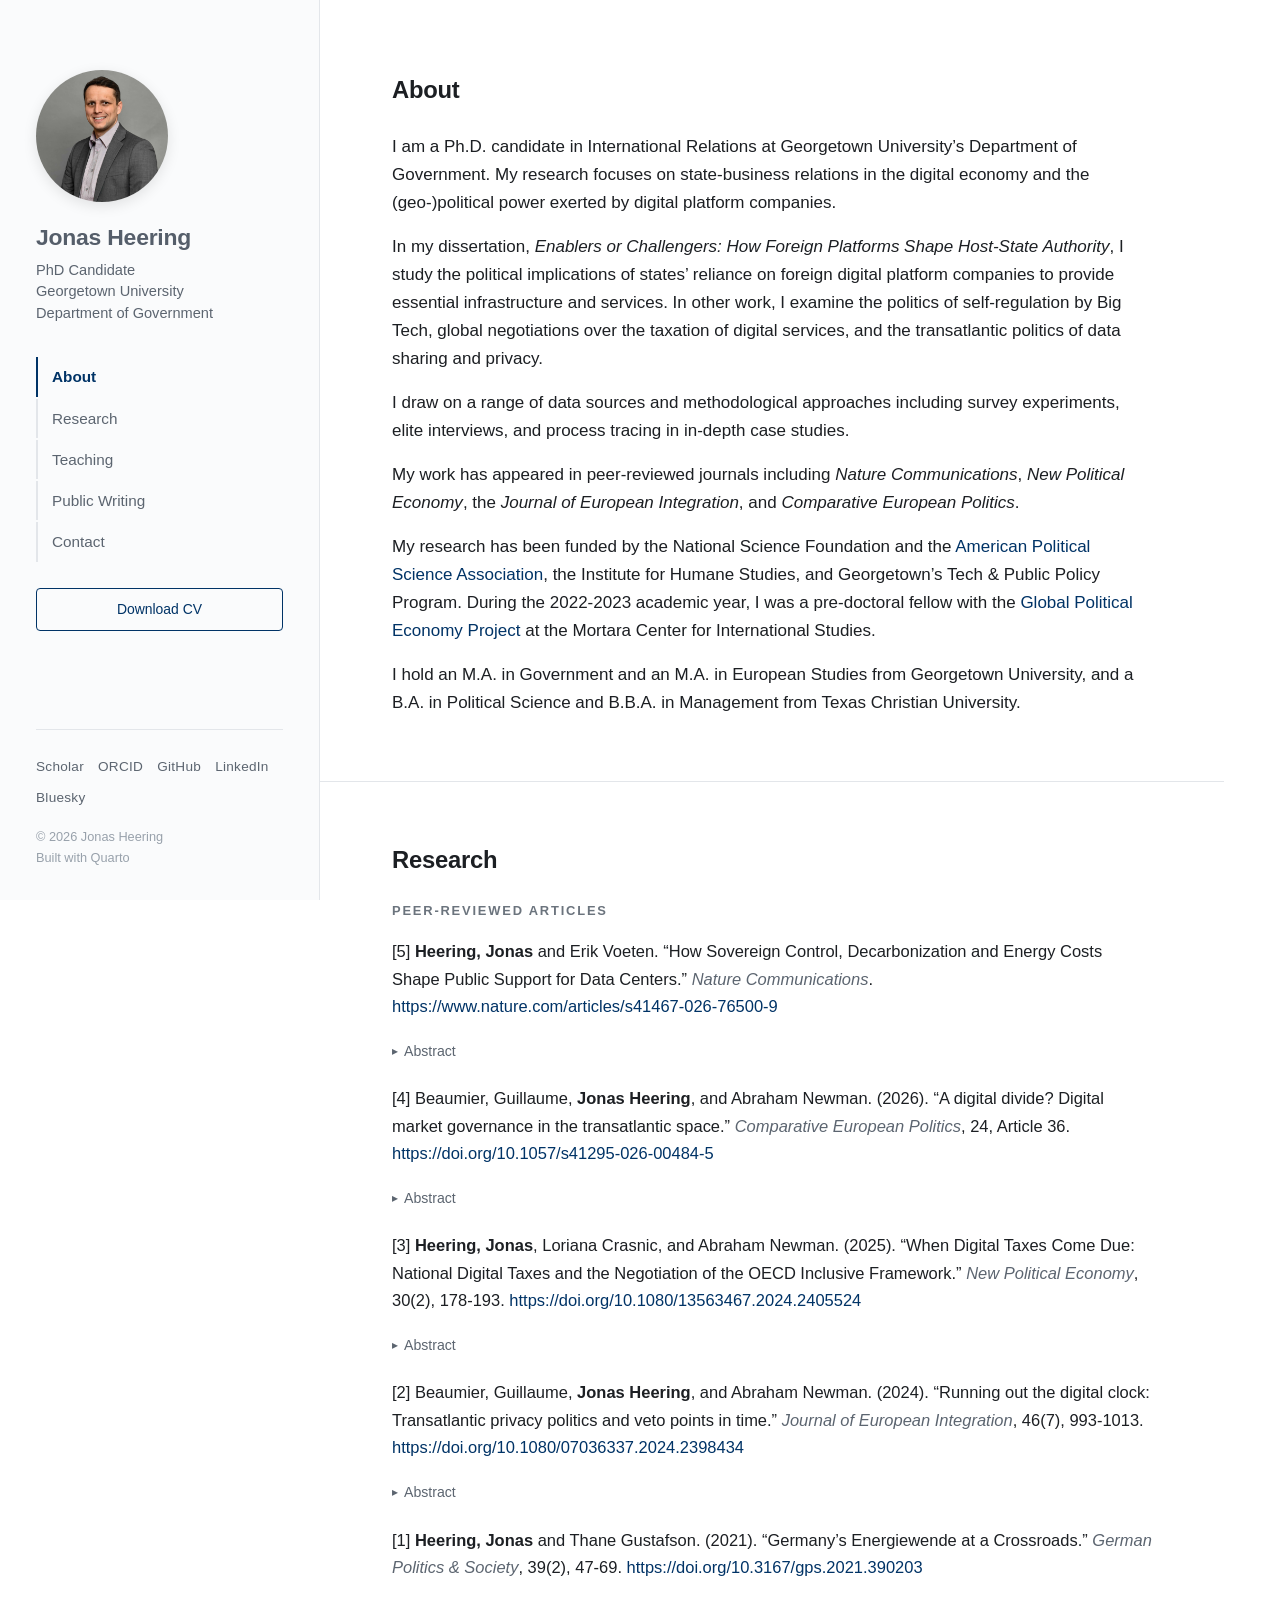
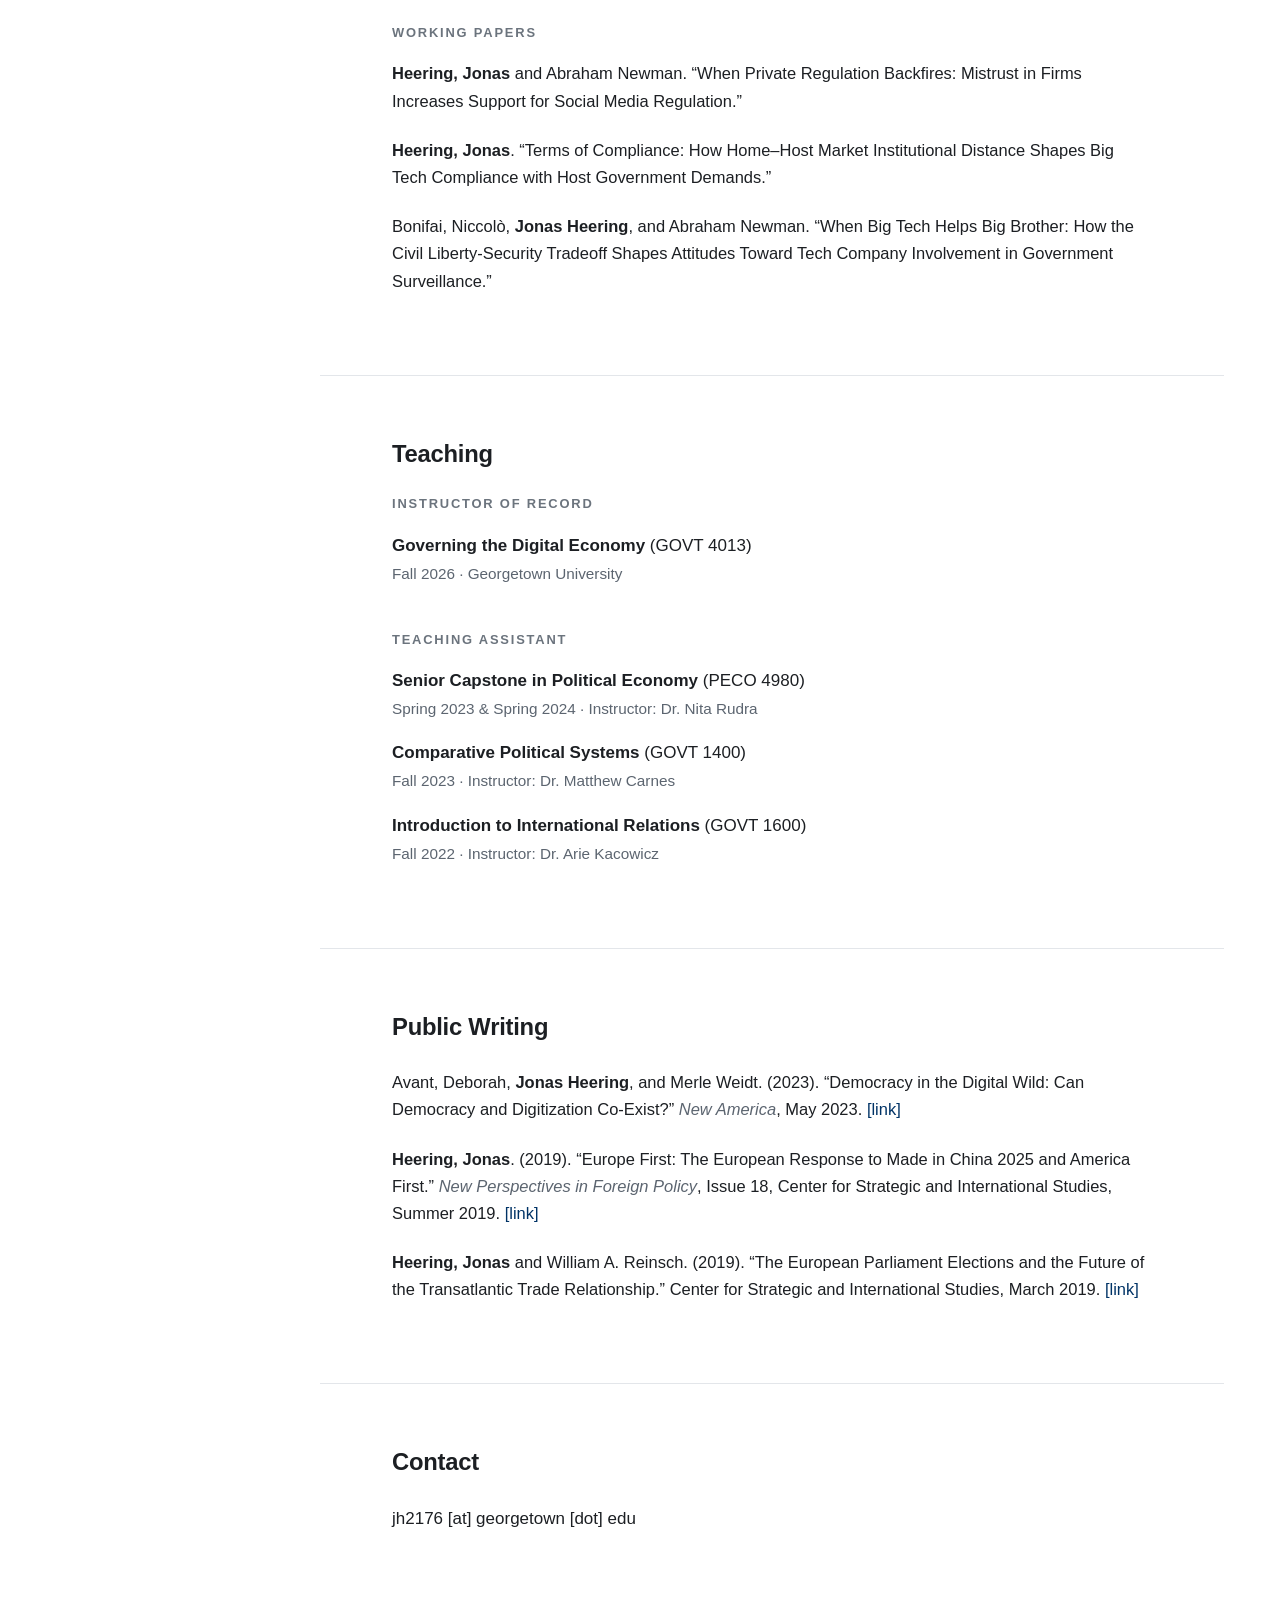
==== docs/index.html @ 0e684e66 "Update publications and normalize author name formatting Nature Communications article now published" ====
<!DOCTYPE html>
<html xmlns="http://www.w3.org/1999/xhtml" lang="en" xml:lang="en"><head>

<meta charset="utf-8">
<meta name="generator" content="quarto-1.8.27">

<meta name="viewport" content="width=device-width, initial-scale=1.0, user-scalable=yes">


<title>Jonas Heering</title>
<style>
code{white-space: pre-wrap;}
span.smallcaps{font-variant: small-caps;}
div.columns{display: flex; gap: min(4vw, 1.5em);}
div.column{flex: auto; overflow-x: auto;}
div.hanging-indent{margin-left: 1.5em; text-indent: -1.5em;}
ul.task-list{list-style: none;}
ul.task-list li input[type="checkbox"] {
  width: 0.8em;
  margin: 0 0.8em 0.2em -1em; /* quarto-specific, see https://github.com/quarto-dev/quarto-cli/issues/4556 */ 
  vertical-align: middle;
}
</style>


<script src="site_libs/quarto-nav/quarto-nav.js"></script>
<script src="site_libs/clipboard/clipboard.min.js"></script>
<script src="site_libs/quarto-search/autocomplete.umd.js"></script>
<script src="site_libs/quarto-search/fuse.min.js"></script>
<script src="site_libs/quarto-search/quarto-search.js"></script>
<meta name="quarto:offset" content="./">
<script src="site_libs/quarto-html/quarto.js" type="module"></script>
<script src="site_libs/quarto-html/tabsets/tabsets.js" type="module"></script>
<script src="site_libs/quarto-html/axe/axe-check.js" type="module"></script>
<script src="site_libs/quarto-html/popper.min.js"></script>
<script src="site_libs/quarto-html/tippy.umd.min.js"></script>
<link href="site_libs/quarto-html/tippy.css" rel="stylesheet">
<link href="site_libs/quarto-html/quarto-syntax-highlighting-ed96de9b727972fe78a7b5d16c58bf87.css" rel="stylesheet" id="quarto-text-highlighting-styles">
<script src="site_libs/bootstrap/bootstrap.min.js"></script>
<link href="site_libs/bootstrap/bootstrap-icons.css" rel="stylesheet">
<link href="site_libs/bootstrap/bootstrap-865332e12567f1ab40a7d650a62e7c9e.min.css" rel="stylesheet" append-hash="true" id="quarto-bootstrap" data-mode="light">
<script id="quarto-search-options" type="application/json">{
  "location": "sidebar",
  "copy-button": false,
  "collapse-after": 3,
  "panel-placement": "start",
  "type": "textbox",
  "limit": 50,
  "keyboard-shortcut": [
    "f",
    "/",
    "s"
  ],
  "show-item-context": false,
  "language": {
    "search-no-results-text": "No results",
    "search-matching-documents-text": "matching documents",
    "search-copy-link-title": "Copy link to search",
    "search-hide-matches-text": "Hide additional matches",
    "search-more-match-text": "more match in this document",
    "search-more-matches-text": "more matches in this document",
    "search-clear-button-title": "Clear",
    "search-text-placeholder": "",
    "search-detached-cancel-button-title": "Cancel",
    "search-submit-button-title": "Submit",
    "search-label": "Search"
  }
}</script>


<meta property="og:title" content="Jonas Heering">
<meta property="og:site_name" content="Jonas Heering">
<meta name="twitter:title" content="Jonas Heering">
<meta name="twitter:card" content="summary">
</head>

<body class="fullcontent quarto-light">

<div id="quarto-search-results"></div>
<!-- content -->
<div id="quarto-content" class="quarto-container page-layout-custom">
<!-- sidebar -->
<!-- margin-sidebar -->
<!-- main -->




<aside id="site-sidebar">
  <div class="sidebar-inner">

    <img class="avatar" src="files/profile/jonas-heering-photo.jpg" alt="Jonas Heering">

    <h1 class="side-name">Jonas Heering</h1>
    <p class="side-role">PhD Candidate<br>Georgetown University<br>Department of Government</p>

    <!-- .no-external keeps Quarto's external-link script from adding
         target="_blank" to these same-page anchors. It decides "external" by
         comparing the resolved URL against site-url, so without this the nav
         opens a new tab whenever the page is not served from that exact host
         (e.g. opening docs/index.html straight from Finder). -->
    <nav class="side-nav" aria-label="Sections">
      <a class="no-external" href="#about">About</a>
      <a class="no-external" href="#research">Research</a>
      <a class="no-external" href="#teaching">Teaching</a>
      <a class="no-external" href="#writing">Public Writing</a>
      <a class="no-external" href="#contact">Contact</a>
    </nav>

    <div class="side-cta">
      <a class="btn-cv" href="files/Jonas-Heering-CV.pdf" target="_blank" rel="noopener">Download CV</a>
    </div>

    <div class="side-social">
      <a href="https://scholar.google.com/citations?user=WTr67bQAAAAJ&amp;hl=en" target="_blank" rel="noopener">Scholar</a>
      <a href="https://orcid.org/0009-0008-8426-7867" target="_blank" rel="noopener">ORCID</a>
      <a href="https://github.com/jonasheering" target="_blank" rel="noopener">GitHub</a>
      <a href="https://www.linkedin.com/in/jonasheering/" target="_blank" rel="noopener">LinkedIn</a>
      <a href="https://bsky.app/profile/jonasheering.bsky.social" target="_blank" rel="noopener">Bluesky</a>
    </div>

    <p class="side-copyright">© 2026 Jonas Heering<br>Built with <a href="https://quarto.org/">Quarto</a></p>

  </div>
</aside>
<section id="about" class="level2">
<h2 data-anchor-id="about">About</h2>
<p>I am a Ph.D.&nbsp;candidate in International Relations at Georgetown University’s Department of Government. My research focuses on state-business relations in the digital economy and the (geo-)political power exerted by digital platform companies.</p>
<p>In my dissertation, <em>Enablers or Challengers: How Foreign Platforms Shape Host-State Authority</em>, I study the political implications of states’ reliance on foreign digital platform companies to provide essential infrastructure and services. In other work, I examine the politics of self-regulation by Big Tech, global negotiations over the taxation of digital services, and the transatlantic politics of data sharing and privacy.</p>
<p>I draw on a range of data sources and methodological approaches including survey experiments, elite interviews, and process tracing in in-depth case studies.</p>
<p>My work has appeared in peer-reviewed journals including <em>Nature Communications</em>, <em>New Political Economy</em>, the <em>Journal of European Integration</em>, and <em>Comparative European Politics</em>.</p>
<p>My research has been funded by the National Science Foundation and the <a href="https://apsanet.org/programs/doctoral-dissertation-research-improvement-grants/">American Political Science Association</a>, the Institute for Humane Studies, and Georgetown’s Tech &amp; Public Policy Program. During the 2022-2023 academic year, I was a pre-doctoral fellow with the <a href="https://mortara.georgetown.edu/research/global-political-economy-project-gpep/join-us/former-fellows/">Global Political Economy Project</a> at the Mortara Center for International Studies.</p>
<p>I hold an M.A.&nbsp;in Government and an M.A.&nbsp;in European Studies from Georgetown University, and a B.A. in Political Science and B.B.A. in Management from Texas Christian University.</p>
</section>
<section id="research" class="level2">
<h2 data-anchor-id="research">Research</h2>
<section id="peer-reviewed-articles" class="level3">
<h3 data-anchor-id="peer-reviewed-articles">Peer-Reviewed Articles</h3>
<div class="pub">
<p>[5] <strong>Heering, Jonas</strong> and Erik Voeten. “How Sovereign Control, Decarbonization and Energy Costs Shape Public Support for Data Centers.” <em>Nature Communications</em>. <a href="https://www.nature.com/articles/s41467-026-76500-9">https://www.nature.com/articles/s41467-026-76500-9</a></p>
<details>
<summary>
Abstract
</summary>
<p>The rapid expansion of data centers has created new political challenges. Governments want to build more data centers to reap the benefits from the artificial intelligence (AI) economy and achieve their digital sovereignty agendas. However, data centers require enormous amounts of electricity and water, threaten emission-reduction targets, and often raise local electricity prices. As a result, local communities increasingly mobilize against data center construction. We use a vignette and conjoint survey experiment in Germany to evaluate how publics think about the environmental, economic, and (geo)political tradeoffs that data centers entail. We find that directly priming people with digital sovereignty concerns only marginally increases support for building more data centers. Yet, support varies substantially based on characteristics that people do have strong views about: decarbonization, geopolitics, and local environmental and economic impact. Geopolitical concerns are particularly salient: people strongly favor data centers operated by German or European firms over US or Chinese operators. These nationality effects are large even when compared to the effects of electricity price increases and variation in energy sources. Our findings suggest that public opposition to data centers depends on pre-existing political cleavages and that sovereignty concerns loom large.</p>
</details>
</div>
<div class="pub">
<p>[4] Beaumier, Guillaume, <strong>Jonas Heering</strong>, and Abraham Newman. (2026). “A digital divide? Digital market governance in the transatlantic space.” <em>Comparative European Politics</em>, 24, Article 36. <a href="https://doi.org/10.1057/s41295-026-00484-5">https://doi.org/10.1057/s41295-026-00484-5</a></p>
<details>
<summary>
Abstract
</summary>
<p>The EU and the US have emerged as central actors in the governance of the digital economy. Existing scholarship tends to view their digital governance models as distinctive approaches, with the EU advancing a rights-based model and the US favoring a market-based approach. Yet, such arguments mask the underlying interdependencies that shape digital policymaking on both sides of the Atlantic. In this paper, we show how the digital market governance strategies of the EU and the US were shaped through the constant interactions of their respective attempts to unleash market competition and shield citizens from harm. By tracing the evolution of transatlantic digital governance since the 1990s, we highlight how both jurisdictions initially emphasized market making over market correction, hoping to unleash the promises of new technology. As the digital economy consolidated around a few large US-based technology companies, however, digital governance in the EU shifted toward a more protective approach. EU digital governance attempted to balance the EU’s dependence on foreign digital technology firms—and their influence on EU policymaking—with efforts to get these firms to follow EU market rules. European regulatory efforts reverberated across the Atlantic as US policymakers took up concerns related to market concentration. With the reelection of Donald Trump, digital policy is increasingly becoming intertwined with both trade and security policy on both sides of the Atlantic. The paper, then, underscores the interrelated nature of digital policy-making where markets and authority increasingly span borders.</p>
</details>
</div>
<div class="pub">
<p>[3] <strong>Heering, Jonas</strong>, Loriana Crasnic, and Abraham Newman. (2025). “When Digital Taxes Come Due: National Digital Taxes and the Negotiation of the OECD Inclusive Framework.” <em>New Political Economy</em>, 30(2), 178-193. <a href="https://doi.org/10.1080/13563467.2024.2405524">https://doi.org/10.1080/13563467.2024.2405524</a></p>
<details>
<summary>
Abstract
</summary>
<p>What explains major shifts in international tax cooperation? Existing literature emphasises either the centrality of the United States for successful reform or the power of multinational corporations to exert downward pressure on global tax rates. Nonetheless, in 2021 members of the OECD Inclusive Framework (IF) agreed to tax some of the largest multinational companies based on their market activities rather than physical presence – a fundamental change to the international taxation regime that the U.S. government and U.S. multinational corporations (MNCs) had long opposed. We argue that the spread of digital value chains has exposed the activities of MNCs to greater regulatory activity, allowing governments to use unilateral regulatory action as leverage in international negotiations. By shifting the reversion point – the status quo absent an international agreement – governments were collectively able to transform an agreement. We demonstrate our argument by examining how the implementation of national digital services taxes (DSTs) affected the OECD IF negotiations. Drawing on interviews with key stakeholders and primary sources, we show that the adoption of DSTs, including in France and India, and the threat of additional proliferation of DSTs, pushed the United States to drop its longstanding opposition to parts of the IF process.</p>
</details>
</div>
<div class="pub">
<p>[2] Beaumier, Guillaume, <strong>Jonas Heering</strong>, and Abraham Newman. (2024). “Running out the digital clock: Transatlantic privacy politics and veto points in time.” <em>Journal of European Integration</em>, 46(7), 993-1013. <a href="https://doi.org/10.1080/07036337.2024.2398434">https://doi.org/10.1080/07036337.2024.2398434</a></p>
<details>
<summary>
Abstract
</summary>
<p>Why does the European Commission continue to sign onto unstable international data flow agreements with the United States? After two agreements were struck down by the European Court of Justice, and clear signals that a new one could meet a similar fate, the European Commission agreed to the Data Privacy Framework. To make sense of this behavior, we connect traditional work on veto points with work on historical institutionalism to highlight an international negotiation strategy – running out the clock. While traditional veto points literature suggests multiple institutions with varying preferences will limit the set of potential policies or their adoption, we highlight how these dynamics change when considering veto points in time. We showcase our argument by building three historical narratives detailing the negotiation of the successive data flow agreements. Our findings have important implications for the future of the transatlantic privacy regime as well as negotiation dynamics.</p>
</details>
</div>
<div class="pub">
<p>[1] <strong>Heering, Jonas</strong> and Thane Gustafson. (2021). “Germany’s Energiewende at a Crossroads.” <em>German Politics &amp; Society</em>, 39(2), 47-69. <a href="https://doi.org/10.3167/gps.2021.390203">https://doi.org/10.3167/gps.2021.390203</a></p>
</div>
</section>
<section id="working-papers" class="level3">
<h3 data-anchor-id="working-papers">Working Papers</h3>
<div class="pub">
<p><strong>Heering, Jonas</strong> and Abraham Newman. “When Private Regulation Backfires: Mistrust in Firms Increases Support for Social Media Regulation.”</p>
</div>
<div class="pub">
<p><strong>Heering, Jonas</strong>. “Terms of Compliance: How Home–Host Market Institutional Distance Shapes Big Tech Compliance with Host Government Demands.”</p>
</div>
<div class="pub">
<p>Bonifai, Niccolò, <strong>Jonas Heering</strong>, and Abraham Newman. “When Big Tech Helps Big Brother: How the Civil Liberty-Security Tradeoff Shapes Attitudes Toward Tech Company Involvement in Government Surveillance.”</p>
</div>
</section>
</section>
<section id="teaching" class="level2">
<h2 data-anchor-id="teaching">Teaching</h2>
<section id="instructor-of-record" class="level3">
<h3 data-anchor-id="instructor-of-record">Instructor of Record</h3>
<div class="course">
<p><strong>Governing the Digital Economy</strong> (GOVT 4013)<br>
<span class="meta">Fall 2026 · Georgetown University</span></p>
</div>
</section>
<section id="teaching-assistant" class="level3">
<h3 data-anchor-id="teaching-assistant">Teaching Assistant</h3>
<div class="course">
<p><strong>Senior Capstone in Political Economy</strong> (PECO 4980)<br>
<span class="meta">Spring 2023 &amp; Spring 2024 · Instructor: Dr.&nbsp;Nita Rudra</span></p>
</div>
<div class="course">
<p><strong>Comparative Political Systems</strong> (GOVT 1400)<br>
<span class="meta">Fall 2023 · Instructor: Dr.&nbsp;Matthew Carnes</span></p>
</div>
<div class="course">
<p><strong>Introduction to International Relations</strong> (GOVT 1600)<br>
<span class="meta">Fall 2022 · Instructor: Dr.&nbsp;Arie Kacowicz</span></p>
</div>
</section>
</section>
<section id="writing" class="level2">
<h2 data-anchor-id="writing">Public Writing</h2>
<div class="pub">
<p>Avant, Deborah, <strong>Jonas Heering</strong>, and Merle Weidt. (2023). “Democracy in the Digital Wild: Can Democracy and Digitization Co-Exist?” <em>New America</em>, May 2023. <a href="https://www.newamerica.org/planetary-politics/briefs/democracy-in-the-digital-wild/">[link]</a></p>
</div>
<div class="pub">
<p><strong>Heering, Jonas</strong>. (2019). “Europe First: The European Response to Made in China 2025 and America First.” <em>New Perspectives in Foreign Policy</em>, Issue 18, Center for Strategic and International Studies, Summer 2019. <a href="https://csis-website-prod.s3.amazonaws.com/s3fs-public/190926_NPFP_Summer2019_Heering.pdf">[link]</a></p>
</div>
<div class="pub">
<p><strong>Heering, Jonas</strong> and William A. Reinsch. (2019). “The European Parliament Elections and the Future of the Transatlantic Trade Relationship.” Center for Strategic and International Studies, March 2019. <a href="https://www.csis.org/analysis/european-parliament-elections-and-future-transatlantic-trade-relationship">[link]</a></p>
</div>
</section>
<section id="contact" class="level2">
<h2 data-anchor-id="contact">Contact</h2>
<p>jh2176 [at] georgetown [dot] edu</p>


</section>


<script>
(function () {
  var links = Array.prototype.slice.call(
    document.querySelectorAll('#site-sidebar .side-nav a')
  );
  if (!links.length) return;

  // Resolve each nav link to the section it points at.
  var targets = links
    .map(function (link) {
      var id = link.getAttribute('href').slice(1);
      var el = document.getElementById(id);
      return el ? { link: link, el: el } : null;
    })
    .filter(Boolean);
  if (!targets.length) return;

  // ---- smooth scrolling -------------------------------------------------
  // Driven from JS rather than CSS `scroll-behavior: smooth`, which browsers
  // ignore when the OS "reduce motion" setting is on — leaving the native
  // instant jump, which looks like the page flashing. preventDefault() stops
  // that jump, and replaceState updates the URL without firing a hashchange
  // (Quarto's nav script listens for that and re-scrolls on top of us).
  targets.forEach(function (t) {
    t.link.addEventListener('click', function (e) {
      if (e.metaKey || e.ctrlKey || e.shiftKey || e.button !== 0) return;
      e.preventDefault();
      var top = t.el.getBoundingClientRect().top + window.scrollY;
      window.scrollTo({ top: top, behavior: 'smooth' });
      if (window.history && history.replaceState) {
        history.replaceState(null, '', '#' + t.el.id);
      }
    });
  });

  // ---- active-section highlighting --------------------------------------
  var ticking = false;

  function update() {
    ticking = false;
    // The last section whose top has passed the trigger line wins. Near the
    // bottom of the page, fall back to the final section so it can activate
    // even when it is too short to reach the line.
    var current = targets[0];
    var atBottom =
      window.innerHeight + window.scrollY >= document.body.scrollHeight - 2;

    if (atBottom) {
      current = targets[targets.length - 1];
    } else {
      for (var i = 0; i < targets.length; i++) {
        if (targets[i].el.getBoundingClientRect().top <= 140) {
          current = targets[i];
        }
      }
    }

    targets.forEach(function (t) {
      t.link.classList.toggle('active', t === current);
    });
  }

  function onScroll() {
    if (!ticking) {
      ticking = true;
      window.requestAnimationFrame(update);
    }
  }

  window.addEventListener('scroll', onScroll, { passive: true });
  window.addEventListener('resize', onScroll, { passive: true });
  update();
})();
</script>
<script id="quarto-html-after-body" type="application/javascript">
  window.document.addEventListener("DOMContentLoaded", function (event) {
    const isCodeAnnotation = (el) => {
      for (const clz of el.classList) {
        if (clz.startsWith('code-annotation-')) {                     
          return true;
        }
      }
      return false;
    }
    const onCopySuccess = function(e) {
      // button target
      const button = e.trigger;
      // don't keep focus
      button.blur();
      // flash "checked"
      button.classList.add('code-copy-button-checked');
      var currentTitle = button.getAttribute("title");
      button.setAttribute("title", "Copied!");
      let tooltip;
      if (window.bootstrap) {
        button.setAttribute("data-bs-toggle", "tooltip");
        button.setAttribute("data-bs-placement", "left");
        button.setAttribute("data-bs-title", "Copied!");
        tooltip = new bootstrap.Tooltip(button, 
          { trigger: "manual", 
            customClass: "code-copy-button-tooltip",
            offset: [0, -8]});
        tooltip.show();    
      }
      setTimeout(function() {
        if (tooltip) {
          tooltip.hide();
          button.removeAttribute("data-bs-title");
          button.removeAttribute("data-bs-toggle");
          button.removeAttribute("data-bs-placement");
        }
        button.setAttribute("title", currentTitle);
        button.classList.remove('code-copy-button-checked');
      }, 1000);
      // clear code selection
      e.clearSelection();
    }
    const getTextToCopy = function(trigger) {
      const outerScaffold = trigger.parentElement.cloneNode(true);
      const codeEl = outerScaffold.querySelector('code');
      for (const childEl of codeEl.children) {
        if (isCodeAnnotation(childEl)) {
          childEl.remove();
        }
      }
      return codeEl.innerText;
    }
    const clipboard = new window.ClipboardJS('.code-copy-button:not([data-in-quarto-modal])', {
      text: getTextToCopy
    });
    clipboard.on('success', onCopySuccess);
    if (window.document.getElementById('quarto-embedded-source-code-modal')) {
      const clipboardModal = new window.ClipboardJS('.code-copy-button[data-in-quarto-modal]', {
        text: getTextToCopy,
        container: window.document.getElementById('quarto-embedded-source-code-modal')
      });
      clipboardModal.on('success', onCopySuccess);
    }
      var localhostRegex = new RegExp(/^(?:http|https):\/\/localhost\:?[0-9]*\//);
      var mailtoRegex = new RegExp(/^mailto:/);
        var filterRegex = new RegExp("https:\/\/jonasheering\.github\.io");
      var isInternal = (href) => {
          return filterRegex.test(href) || localhostRegex.test(href) || mailtoRegex.test(href);
      }
      // Inspect non-navigation links and adorn them if external
     var links = window.document.querySelectorAll('a[href]:not(.nav-link):not(.navbar-brand):not(.toc-action):not(.sidebar-link):not(.sidebar-item-toggle):not(.pagination-link):not(.no-external):not([aria-hidden]):not(.dropdown-item):not(.quarto-navigation-tool):not(.about-link)');
      for (var i=0; i<links.length; i++) {
        const link = links[i];
        if (!isInternal(link.href)) {
          // undo the damage that might have been done by quarto-nav.js in the case of
          // links that we want to consider external
          if (link.dataset.originalHref !== undefined) {
            link.href = link.dataset.originalHref;
          }
            // target, if specified
            link.setAttribute("target", "_blank");
            if (link.getAttribute("rel") === null) {
              link.setAttribute("rel", "noopener");
            }
        }
      }
    function tippyHover(el, contentFn, onTriggerFn, onUntriggerFn) {
      const config = {
        allowHTML: true,
        maxWidth: 500,
        delay: 100,
        arrow: false,
        appendTo: function(el) {
            return el.parentElement;
        },
        interactive: true,
        interactiveBorder: 10,
        theme: 'quarto',
        placement: 'bottom-start',
      };
      if (contentFn) {
        config.content = contentFn;
      }
      if (onTriggerFn) {
        config.onTrigger = onTriggerFn;
      }
      if (onUntriggerFn) {
        config.onUntrigger = onUntriggerFn;
      }
      window.tippy(el, config); 
    }
    const noterefs = window.document.querySelectorAll('a[role="doc-noteref"]');
    for (var i=0; i<noterefs.length; i++) {
      const ref = noterefs[i];
      tippyHover(ref, function() {
        // use id or data attribute instead here
        let href = ref.getAttribute('data-footnote-href') || ref.getAttribute('href');
        try { href = new URL(href).hash; } catch {}
        const id = href.replace(/^#\/?/, "");
        const note = window.document.getElementById(id);
        if (note) {
          return note.innerHTML;
        } else {
          return "";
        }
      });
    }
    const xrefs = window.document.querySelectorAll('a.quarto-xref');
    const processXRef = (id, note) => {
      // Strip column container classes
      const stripColumnClz = (el) => {
        el.classList.remove("page-full", "page-columns");
        if (el.children) {
          for (const child of el.children) {
            stripColumnClz(child);
          }
        }
      }
      stripColumnClz(note)
      if (id === null || id.startsWith('sec-')) {
        // Special case sections, only their first couple elements
        const container = document.createElement("div");
        if (note.children && note.children.length > 2) {
          container.appendChild(note.children[0].cloneNode(true));
          for (let i = 1; i < note.children.length; i++) {
            const child = note.children[i];
            if (child.tagName === "P" && child.innerText === "") {
              continue;
            } else {
              container.appendChild(child.cloneNode(true));
              break;
            }
          }
          if (window.Quarto?.typesetMath) {
            window.Quarto.typesetMath(container);
          }
          return container.innerHTML
        } else {
          if (window.Quarto?.typesetMath) {
            window.Quarto.typesetMath(note);
          }
          return note.innerHTML;
        }
      } else {
        // Remove any anchor links if they are present
        const anchorLink = note.querySelector('a.anchorjs-link');
        if (anchorLink) {
          anchorLink.remove();
        }
        if (window.Quarto?.typesetMath) {
          window.Quarto.typesetMath(note);
        }
        if (note.classList.contains("callout")) {
          return note.outerHTML;
        } else {
          return note.innerHTML;
        }
      }
    }
    for (var i=0; i<xrefs.length; i++) {
      const xref = xrefs[i];
      tippyHover(xref, undefined, function(instance) {
        instance.disable();
        let url = xref.getAttribute('href');
        let hash = undefined; 
        if (url.startsWith('#')) {
          hash = url;
        } else {
          try { hash = new URL(url).hash; } catch {}
        }
        if (hash) {
          const id = hash.replace(/^#\/?/, "");
          const note = window.document.getElementById(id);
          if (note !== null) {
            try {
              const html = processXRef(id, note.cloneNode(true));
              instance.setContent(html);
            } finally {
              instance.enable();
              instance.show();
            }
          } else {
            // See if we can fetch this
            fetch(url.split('#')[0])
            .then(res => res.text())
            .then(html => {
              const parser = new DOMParser();
              const htmlDoc = parser.parseFromString(html, "text/html");
              const note = htmlDoc.getElementById(id);
              if (note !== null) {
                const html = processXRef(id, note);
                instance.setContent(html);
              } 
            }).finally(() => {
              instance.enable();
              instance.show();
            });
          }
        } else {
          // See if we can fetch a full url (with no hash to target)
          // This is a special case and we should probably do some content thinning / targeting
          fetch(url)
          .then(res => res.text())
          .then(html => {
            const parser = new DOMParser();
            const htmlDoc = parser.parseFromString(html, "text/html");
            const note = htmlDoc.querySelector('main.content');
            if (note !== null) {
              // This should only happen for chapter cross references
              // (since there is no id in the URL)
              // remove the first header
              if (note.children.length > 0 && note.children[0].tagName === "HEADER") {
                note.children[0].remove();
              }
              const html = processXRef(null, note);
              instance.setContent(html);
            } 
          }).finally(() => {
            instance.enable();
            instance.show();
          });
        }
      }, function(instance) {
      });
    }
        let selectedAnnoteEl;
        const selectorForAnnotation = ( cell, annotation) => {
          let cellAttr = 'data-code-cell="' + cell + '"';
          let lineAttr = 'data-code-annotation="' +  annotation + '"';
          const selector = 'span[' + cellAttr + '][' + lineAttr + ']';
          return selector;
        }
        const selectCodeLines = (annoteEl) => {
          const doc = window.document;
          const targetCell = annoteEl.getAttribute("data-target-cell");
          const targetAnnotation = annoteEl.getAttribute("data-target-annotation");
          const annoteSpan = window.document.querySelector(selectorForAnnotation(targetCell, targetAnnotation));
          const lines = annoteSpan.getAttribute("data-code-lines").split(",");
          const lineIds = lines.map((line) => {
            return targetCell + "-" + line;
          })
          let top = null;
          let height = null;
          let parent = null;
          if (lineIds.length > 0) {
              //compute the position of the single el (top and bottom and make a div)
              const el = window.document.getElementById(lineIds[0]);
              top = el.offsetTop;
              height = el.offsetHeight;
              parent = el.parentElement.parentElement;
            if (lineIds.length > 1) {
              const lastEl = window.document.getElementById(lineIds[lineIds.length - 1]);
              const bottom = lastEl.offsetTop + lastEl.offsetHeight;
              height = bottom - top;
            }
            if (top !== null && height !== null && parent !== null) {
              // cook up a div (if necessary) and position it 
              let div = window.document.getElementById("code-annotation-line-highlight");
              if (div === null) {
                div = window.document.createElement("div");
                div.setAttribute("id", "code-annotation-line-highlight");
                div.style.position = 'absolute';
                parent.appendChild(div);
              }
              div.style.top = top - 2 + "px";
              div.style.height = height + 4 + "px";
              div.style.left = 0;
              let gutterDiv = window.document.getElementById("code-annotation-line-highlight-gutter");
              if (gutterDiv === null) {
                gutterDiv = window.document.createElement("div");
                gutterDiv.setAttribute("id", "code-annotation-line-highlight-gutter");
                gutterDiv.style.position = 'absolute';
                const codeCell = window.document.getElementById(targetCell);
                const gutter = codeCell.querySelector('.code-annotation-gutter');
                gutter.appendChild(gutterDiv);
              }
              gutterDiv.style.top = top - 2 + "px";
              gutterDiv.style.height = height + 4 + "px";
            }
            selectedAnnoteEl = annoteEl;
          }
        };
        const unselectCodeLines = () => {
          const elementsIds = ["code-annotation-line-highlight", "code-annotation-line-highlight-gutter"];
          elementsIds.forEach((elId) => {
            const div = window.document.getElementById(elId);
            if (div) {
              div.remove();
            }
          });
          selectedAnnoteEl = undefined;
        };
          // Handle positioning of the toggle
      window.addEventListener(
        "resize",
        throttle(() => {
          elRect = undefined;
          if (selectedAnnoteEl) {
            selectCodeLines(selectedAnnoteEl);
          }
        }, 10)
      );
      function throttle(fn, ms) {
      let throttle = false;
      let timer;
        return (...args) => {
          if(!throttle) { // first call gets through
              fn.apply(this, args);
              throttle = true;
          } else { // all the others get throttled
              if(timer) clearTimeout(timer); // cancel #2
              timer = setTimeout(() => {
                fn.apply(this, args);
                timer = throttle = false;
              }, ms);
          }
        };
      }
        // Attach click handler to the DT
        const annoteDls = window.document.querySelectorAll('dt[data-target-cell]');
        for (const annoteDlNode of annoteDls) {
          annoteDlNode.addEventListener('click', (event) => {
            const clickedEl = event.target;
            if (clickedEl !== selectedAnnoteEl) {
              unselectCodeLines();
              const activeEl = window.document.querySelector('dt[data-target-cell].code-annotation-active');
              if (activeEl) {
                activeEl.classList.remove('code-annotation-active');
              }
              selectCodeLines(clickedEl);
              clickedEl.classList.add('code-annotation-active');
            } else {
              // Unselect the line
              unselectCodeLines();
              clickedEl.classList.remove('code-annotation-active');
            }
          });
        }
    const findCites = (el) => {
      const parentEl = el.parentElement;
      if (parentEl) {
        const cites = parentEl.dataset.cites;
        if (cites) {
          return {
            el,
            cites: cites.split(' ')
          };
        } else {
          return findCites(el.parentElement)
        }
      } else {
        return undefined;
      }
    };
    var bibliorefs = window.document.querySelectorAll('a[role="doc-biblioref"]');
    for (var i=0; i<bibliorefs.length; i++) {
      const ref = bibliorefs[i];
      const citeInfo = findCites(ref);
      if (citeInfo) {
        tippyHover(citeInfo.el, function() {
          var popup = window.document.createElement('div');
          citeInfo.cites.forEach(function(cite) {
            var citeDiv = window.document.createElement('div');
            citeDiv.classList.add('hanging-indent');
            citeDiv.classList.add('csl-entry');
            var biblioDiv = window.document.getElementById('ref-' + cite);
            if (biblioDiv) {
              citeDiv.innerHTML = biblioDiv.innerHTML;
            }
            popup.appendChild(citeDiv);
          });
          return popup.innerHTML;
        });
      }
    }
  });
  </script>
</div> <!-- /content -->




</body></html>
---- docs/site_libs/quarto-html/tippy.css ----
.tippy-box[data-animation=fade][data-state=hidden]{opacity:0}[data-tippy-root]{max-width:calc(100vw - 10px)}.tippy-box{position:relative;background-color:#333;color:#fff;border-radius:4px;font-size:14px;line-height:1.4;white-space:normal;outline:0;transition-property:transform,visibility,opacity}.tippy-box[data-placement^=top]>.tippy-arrow{bottom:0}.tippy-box[data-placement^=top]>.tippy-arrow:before{bottom:-7px;left:0;border-width:8px 8px 0;border-top-color:initial;transform-origin:center top}.tippy-box[data-placement^=bottom]>.tippy-arrow{top:0}.tippy-box[data-placement^=bottom]>.tippy-arrow:before{top:-7px;left:0;border-width:0 8px 8px;border-bottom-color:initial;transform-origin:center bottom}.tippy-box[data-placement^=left]>.tippy-arrow{right:0}.tippy-box[data-placement^=left]>.tippy-arrow:before{border-width:8px 0 8px 8px;border-left-color:initial;right:-7px;transform-origin:center left}.tippy-box[data-placement^=right]>.tippy-arrow{left:0}.tippy-box[data-placement^=right]>.tippy-arrow:before{left:-7px;border-width:8px 8px 8px 0;border-right-color:initial;transform-origin:center right}.tippy-box[data-inertia][data-state=visible]{transition-timing-function:cubic-bezier(.54,1.5,.38,1.11)}.tippy-arrow{width:16px;height:16px;color:#333}.tippy-arrow:before{content:"";position:absolute;border-color:transparent;border-style:solid}.tippy-content{position:relative;padding:5px 9px;z-index:1}
---- docs/site_libs/quarto-html/quarto-syntax-highlighting-ed96de9b727972fe78a7b5d16c58bf87.css ----
/* quarto syntax highlight colors */
:root {
  --quarto-hl-ot-color: #003B4F;
  --quarto-hl-at-color: #657422;
  --quarto-hl-ss-color: #20794D;
  --quarto-hl-an-color: #5E5E5E;
  --quarto-hl-fu-color: #4758AB;
  --quarto-hl-st-color: #20794D;
  --quarto-hl-cf-color: #003B4F;
  --quarto-hl-op-color: #5E5E5E;
  --quarto-hl-er-color: #AD0000;
  --quarto-hl-bn-color: #AD0000;
  --quarto-hl-al-color: #AD0000;
  --quarto-hl-va-color: #111111;
  --quarto-hl-bu-color: inherit;
  --quarto-hl-ex-color: inherit;
  --quarto-hl-pp-color: #AD0000;
  --quarto-hl-in-color: #5E5E5E;
  --quarto-hl-vs-color: #20794D;
  --quarto-hl-wa-color: #5E5E5E;
  --quarto-hl-do-color: #5E5E5E;
  --quarto-hl-im-color: #00769E;
  --quarto-hl-ch-color: #20794D;
  --quarto-hl-dt-color: #AD0000;
  --quarto-hl-fl-color: #AD0000;
  --quarto-hl-co-color: #5E5E5E;
  --quarto-hl-cv-color: #5E5E5E;
  --quarto-hl-cn-color: #8f5902;
  --quarto-hl-sc-color: #5E5E5E;
  --quarto-hl-dv-color: #AD0000;
  --quarto-hl-kw-color: #003B4F;
}

/* other quarto variables */
:root {
  --quarto-font-monospace: SFMono-Regular, Menlo, Monaco, Consolas, "Liberation Mono", "Courier New", monospace;
}

/* syntax highlight based on Pandoc's rules */
pre > code.sourceCode > span {
  color: #003B4F;
}

code.sourceCode > span {
  color: #003B4F;
}

div.sourceCode,
div.sourceCode pre.sourceCode {
  color: #003B4F;
}

/* Normal */
code span {
  color: #003B4F;
}

/* Alert */
code span.al {
  color: #AD0000;
  font-style: inherit;
}

/* Annotation */
code span.an {
  color: #5E5E5E;
  font-style: inherit;
}

/* Attribute */
code span.at {
  color: #657422;
  font-style: inherit;
}

/* BaseN */
code span.bn {
  color: #AD0000;
  font-style: inherit;
}

/* BuiltIn */
code span.bu {
  font-style: inherit;
}

/* ControlFlow */
code span.cf {
  color: #003B4F;
  font-weight: bold;
  font-style: inherit;
}

/* Char */
code span.ch {
  color: #20794D;
  font-style: inherit;
}

/* Constant */
code span.cn {
  color: #8f5902;
  font-style: inherit;
}

/* Comment */
code span.co {
  color: #5E5E5E;
  font-style: inherit;
}

/* CommentVar */
code span.cv {
  color: #5E5E5E;
  font-style: italic;
}

/* Documentation */
code span.do {
  color: #5E5E5E;
  font-style: italic;
}

/* DataType */
code span.dt {
  color: #AD0000;
  font-style: inherit;
}

/* DecVal */
code span.dv {
  color: #AD0000;
  font-style: inherit;
}

/* Error */
code span.er {
  color: #AD0000;
  font-style: inherit;
}

/* Extension */
code span.ex {
  font-style: inherit;
}

/* Float */
code span.fl {
  color: #AD0000;
  font-style: inherit;
}

/* Function */
code span.fu {
  color: #4758AB;
  font-style: inherit;
}

/* Import */
code span.im {
  color: #00769E;
  font-style: inherit;
}

/* Information */
code span.in {
  color: #5E5E5E;
  font-style: inherit;
}

/* Keyword */
code span.kw {
  color: #003B4F;
  font-weight: bold;
  font-style: inherit;
}

/* Operator */
code span.op {
  color: #5E5E5E;
  font-style: inherit;
}

/* Other */
code span.ot {
  color: #003B4F;
  font-style: inherit;
}

/* Preprocessor */
code span.pp {
  color: #AD0000;
  font-style: inherit;
}

/* SpecialChar */
code span.sc {
  color: #5E5E5E;
  font-style: inherit;
}

/* SpecialString */
code span.ss {
  color: #20794D;
  font-style: inherit;
}

/* String */
code span.st {
  color: #20794D;
  font-style: inherit;
}

/* Variable */
code span.va {
  color: #111111;
  font-style: inherit;
}

/* VerbatimString */
code span.vs {
  color: #20794D;
  font-style: inherit;
}

/* Warning */
code span.wa {
  color: #5E5E5E;
  font-style: italic;
}

.prevent-inlining {
  content: "</";
}

/*# sourceMappingURL=0920dd6d7437995b8cdf7429764427b1.css.map */
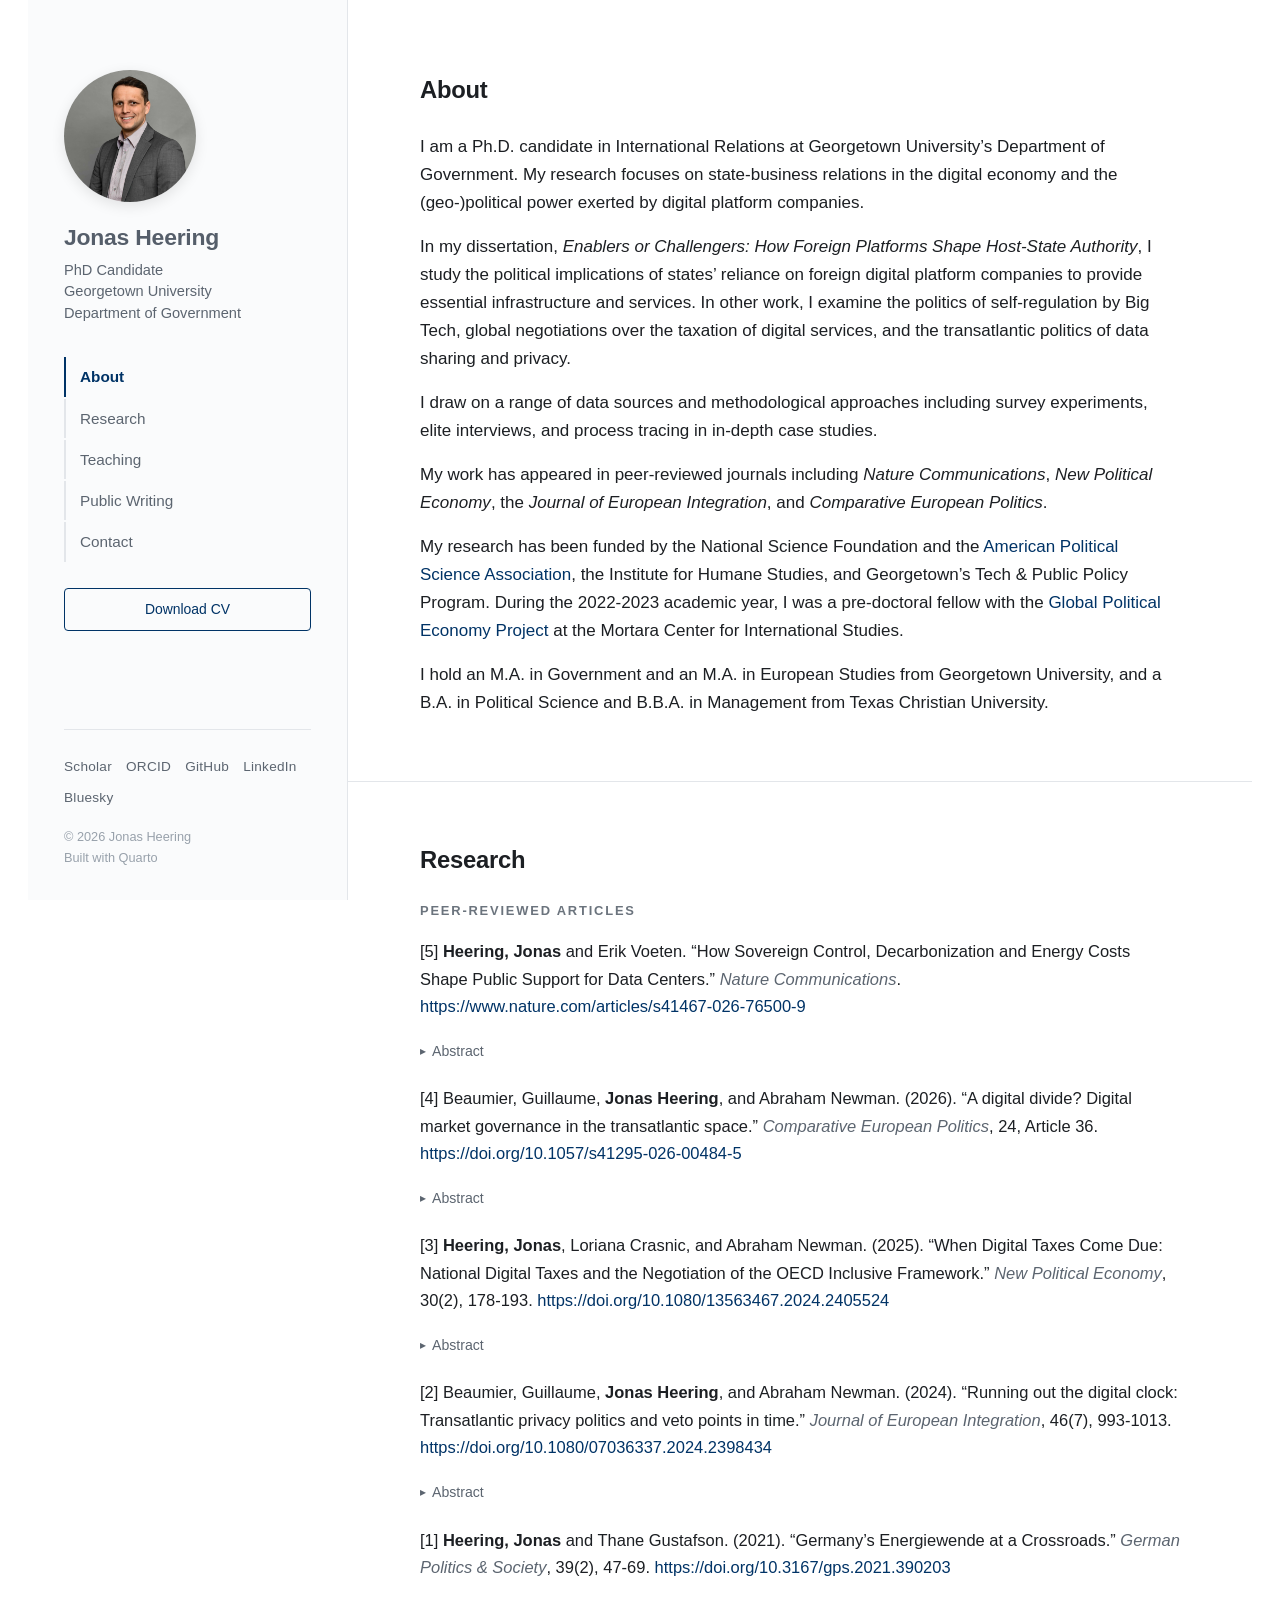
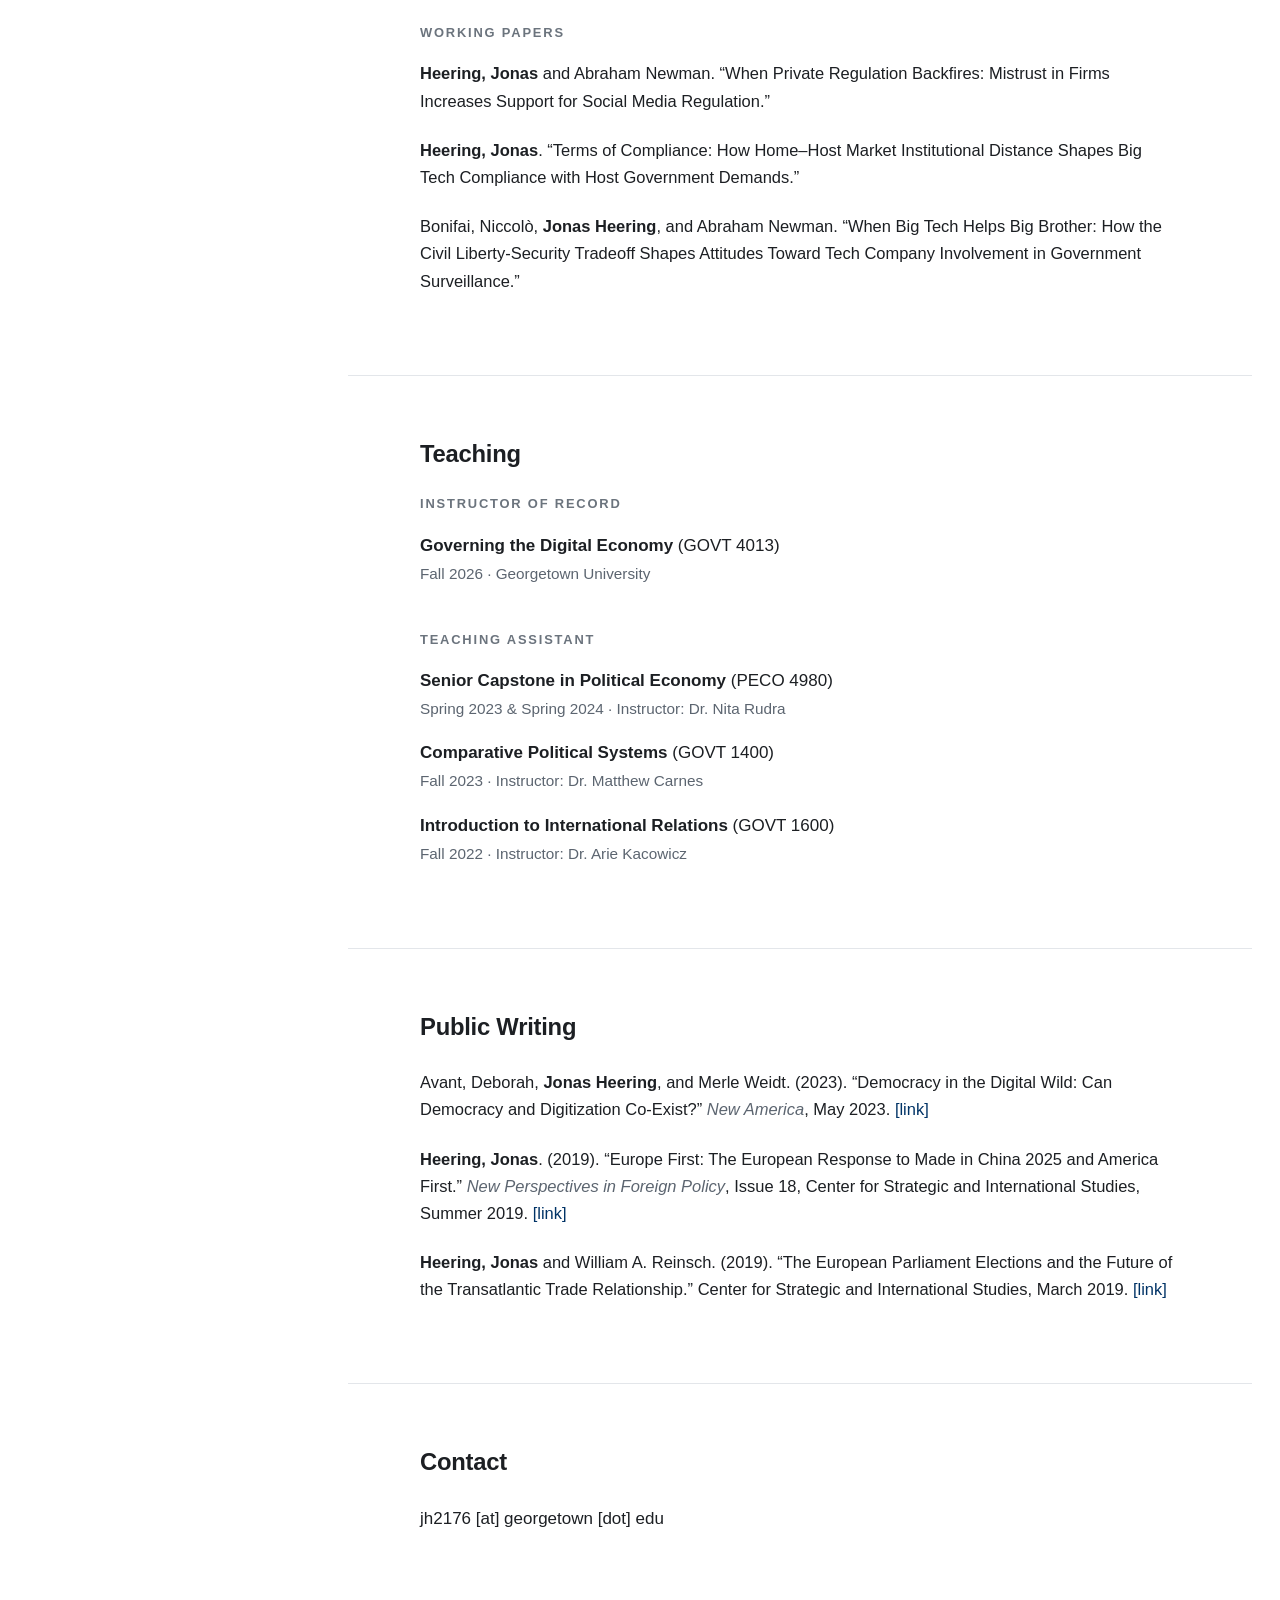
==== commit 24c5abf7: "Centre the layout on large screens The sidebar and content column occupy a fixed 1224px, so on wide " ====
--- a/docs/index.html
+++ b/docs/index.html
@@ -38,7 +38,7 @@
 <link href="site_libs/quarto-html/quarto-syntax-highlighting-ed96de9b727972fe78a7b5d16c58bf87.css" rel="stylesheet" id="quarto-text-highlighting-styles">
 <script src="site_libs/bootstrap/bootstrap.min.js"></script>
 <link href="site_libs/bootstrap/bootstrap-icons.css" rel="stylesheet">
-<link href="site_libs/bootstrap/bootstrap-865332e12567f1ab40a7d650a62e7c9e.min.css" rel="stylesheet" append-hash="true" id="quarto-bootstrap" data-mode="light">
+<link href="site_libs/bootstrap/bootstrap-d904edafddf9c8183e34225aaf8b90f0.min.css" rel="stylesheet" append-hash="true" id="quarto-bootstrap" data-mode="light">
 <script id="quarto-search-options" type="application/json">{
   "location": "sidebar",
   "copy-button": false,
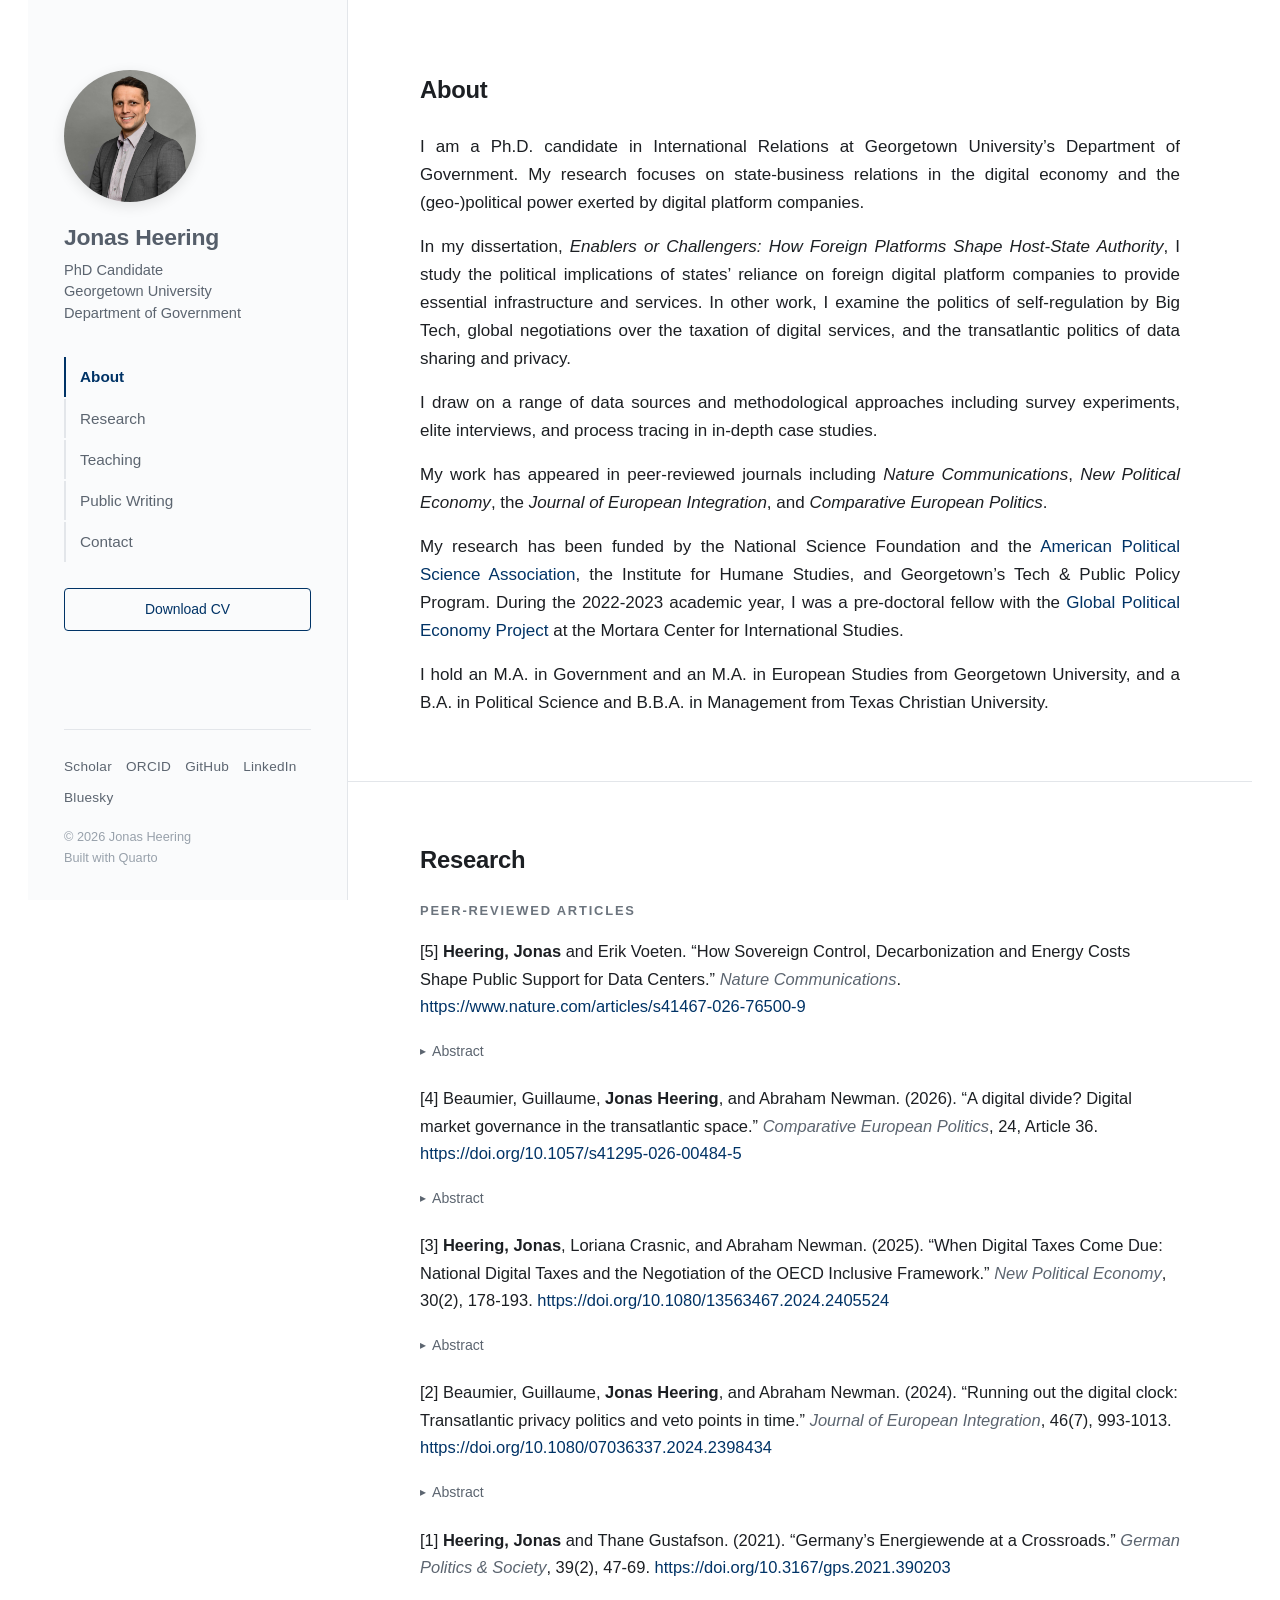
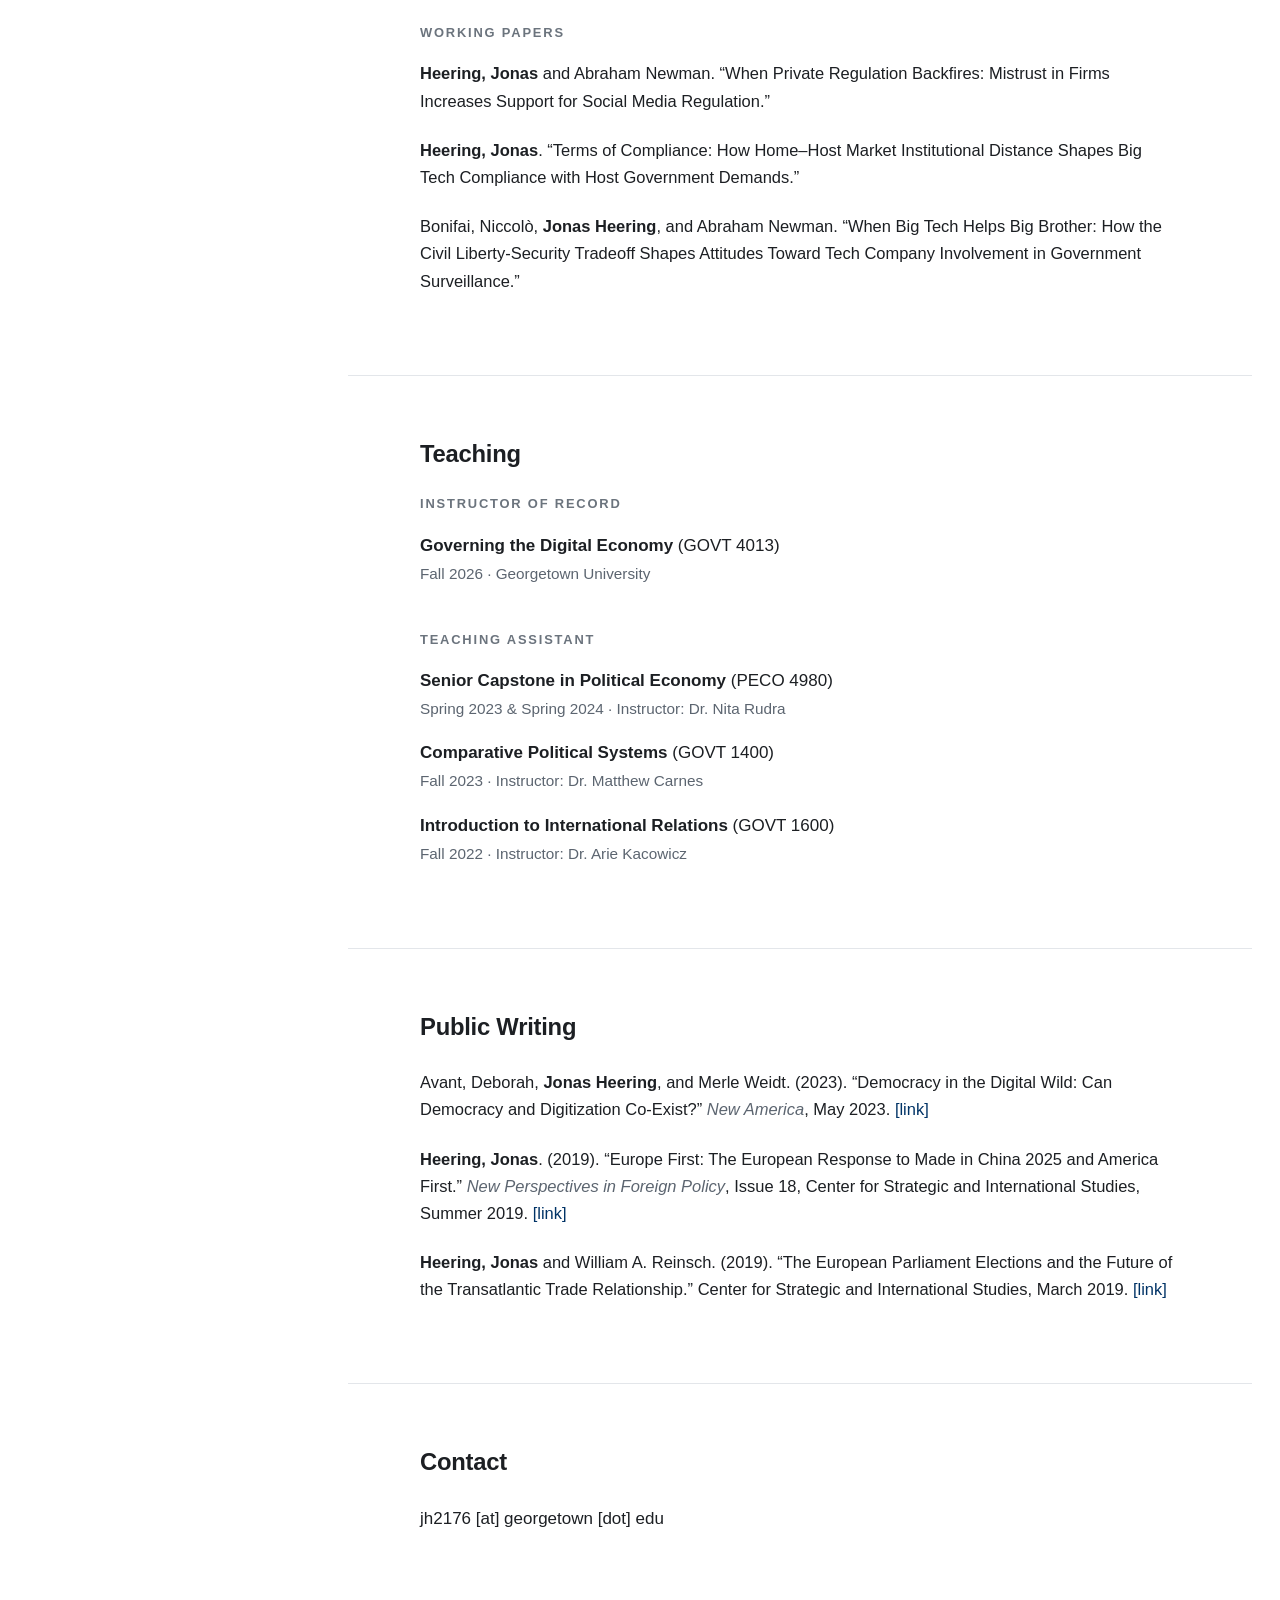
==== commit a414fdd6: "Justify prose and propagate updated CV to docs Rebuild so the CV uploaded to files/ reaches docs/, w" ====
--- a/docs/index.html
+++ b/docs/index.html
@@ -38,7 +38,7 @@
 <link href="site_libs/quarto-html/quarto-syntax-highlighting-ed96de9b727972fe78a7b5d16c58bf87.css" rel="stylesheet" id="quarto-text-highlighting-styles">
 <script src="site_libs/bootstrap/bootstrap.min.js"></script>
 <link href="site_libs/bootstrap/bootstrap-icons.css" rel="stylesheet">
-<link href="site_libs/bootstrap/bootstrap-d904edafddf9c8183e34225aaf8b90f0.min.css" rel="stylesheet" append-hash="true" id="quarto-bootstrap" data-mode="light">
+<link href="site_libs/bootstrap/bootstrap-c700f0ea951e4f22fb97ad1f4d22a415.min.css" rel="stylesheet" append-hash="true" id="quarto-bootstrap" data-mode="light">
 <script id="quarto-search-options" type="application/json">{
   "location": "sidebar",
   "copy-button": false,
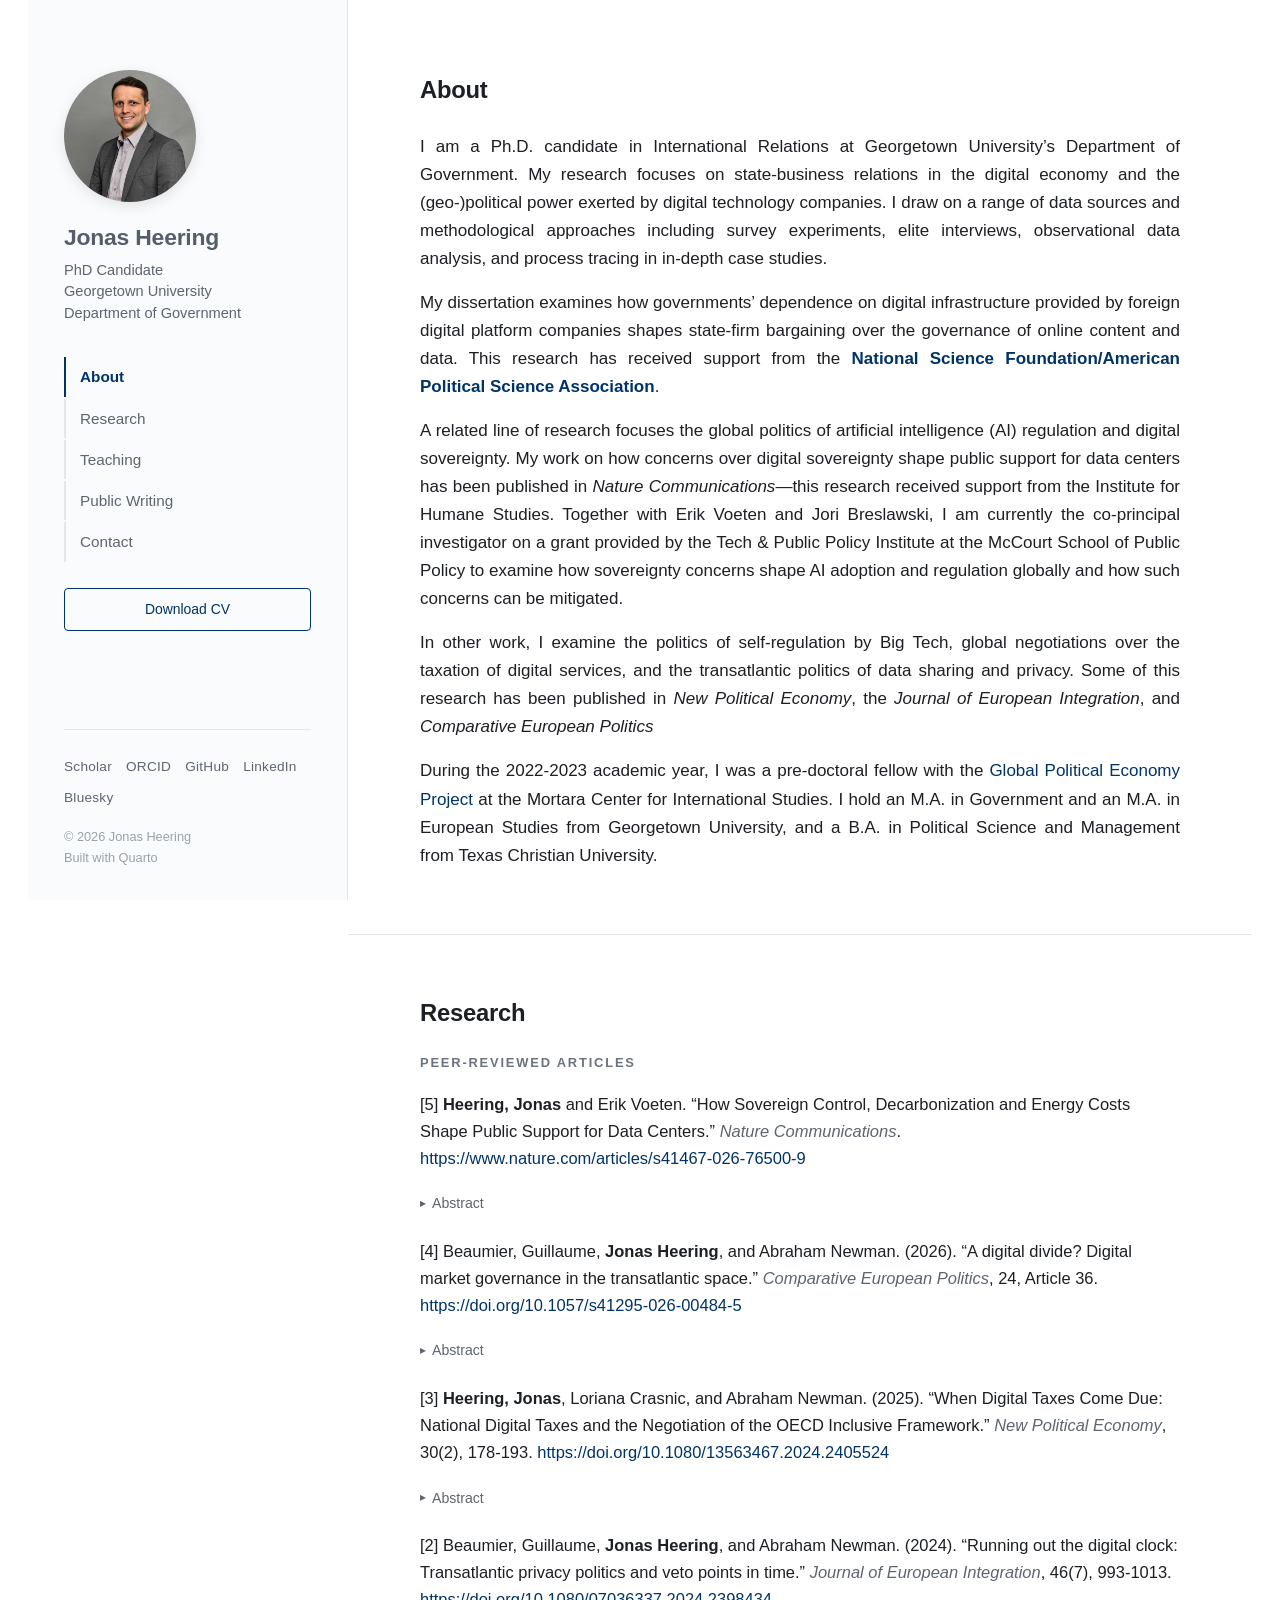
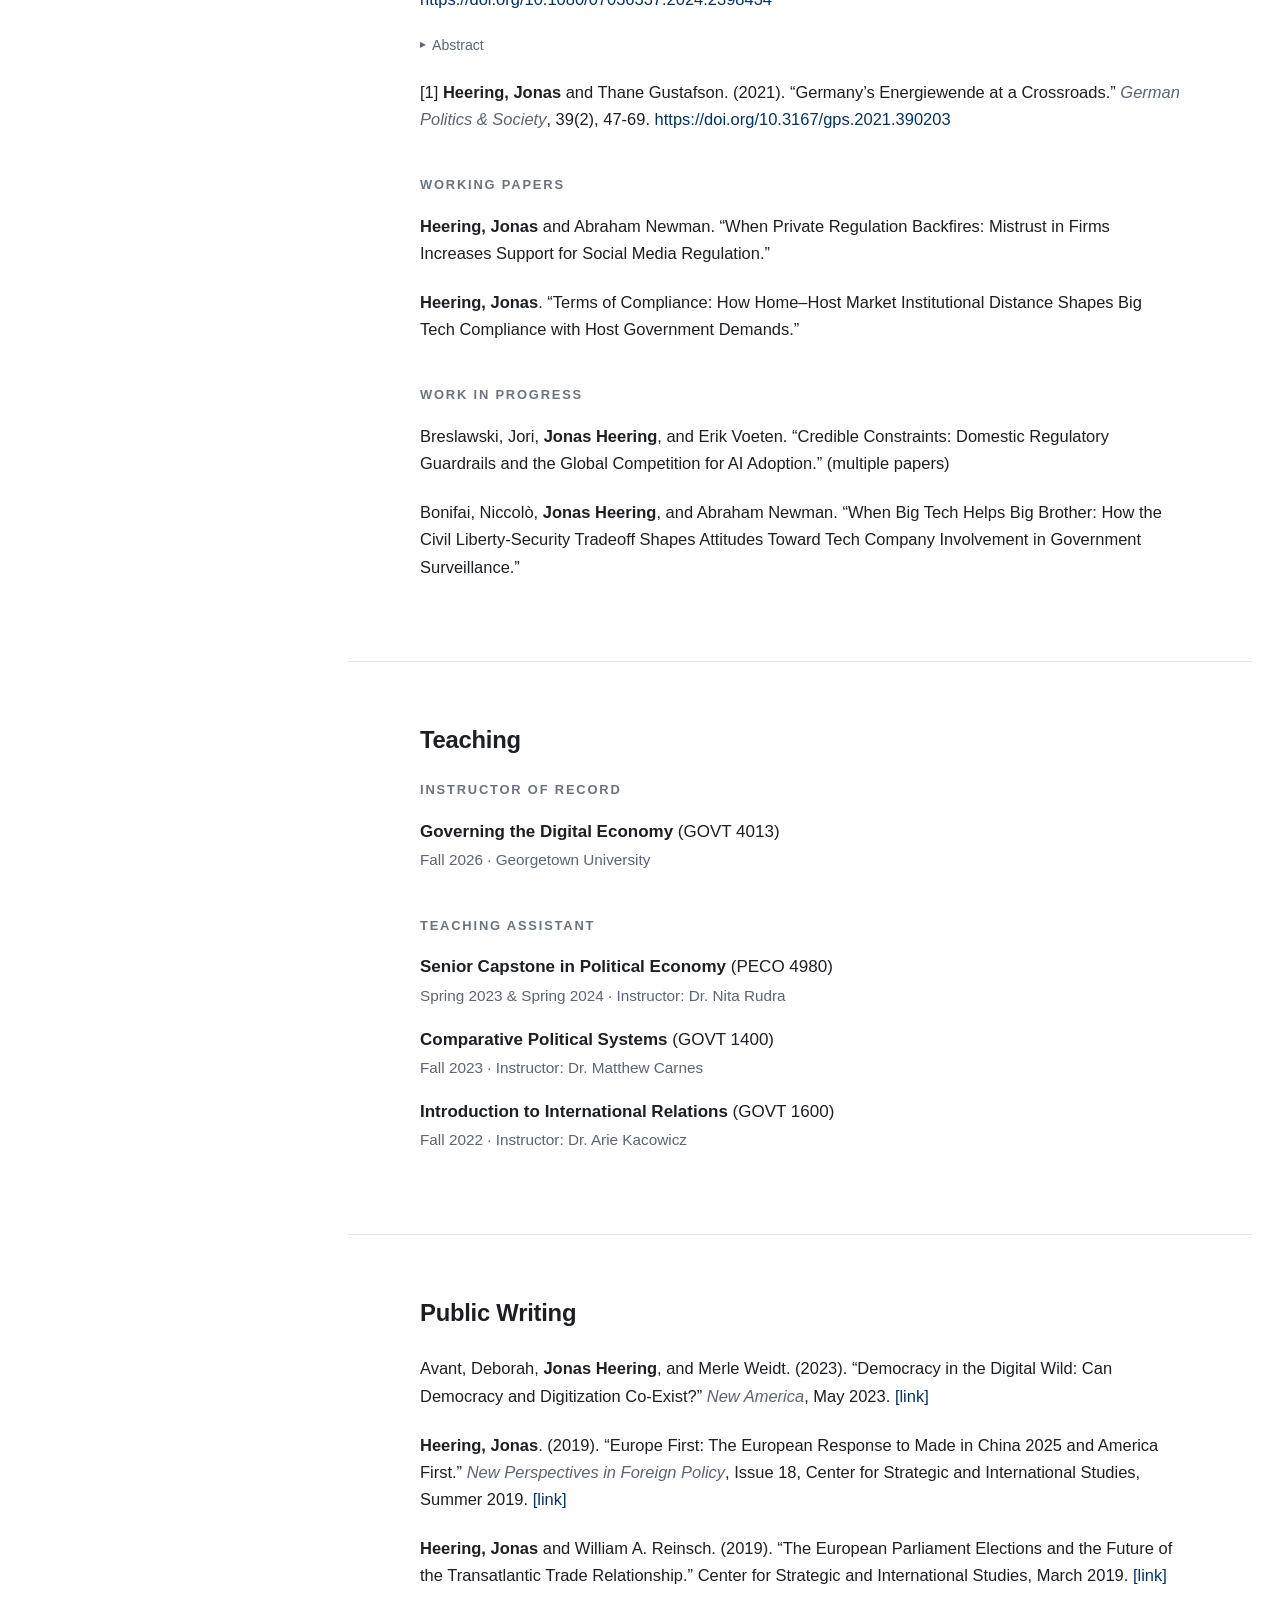
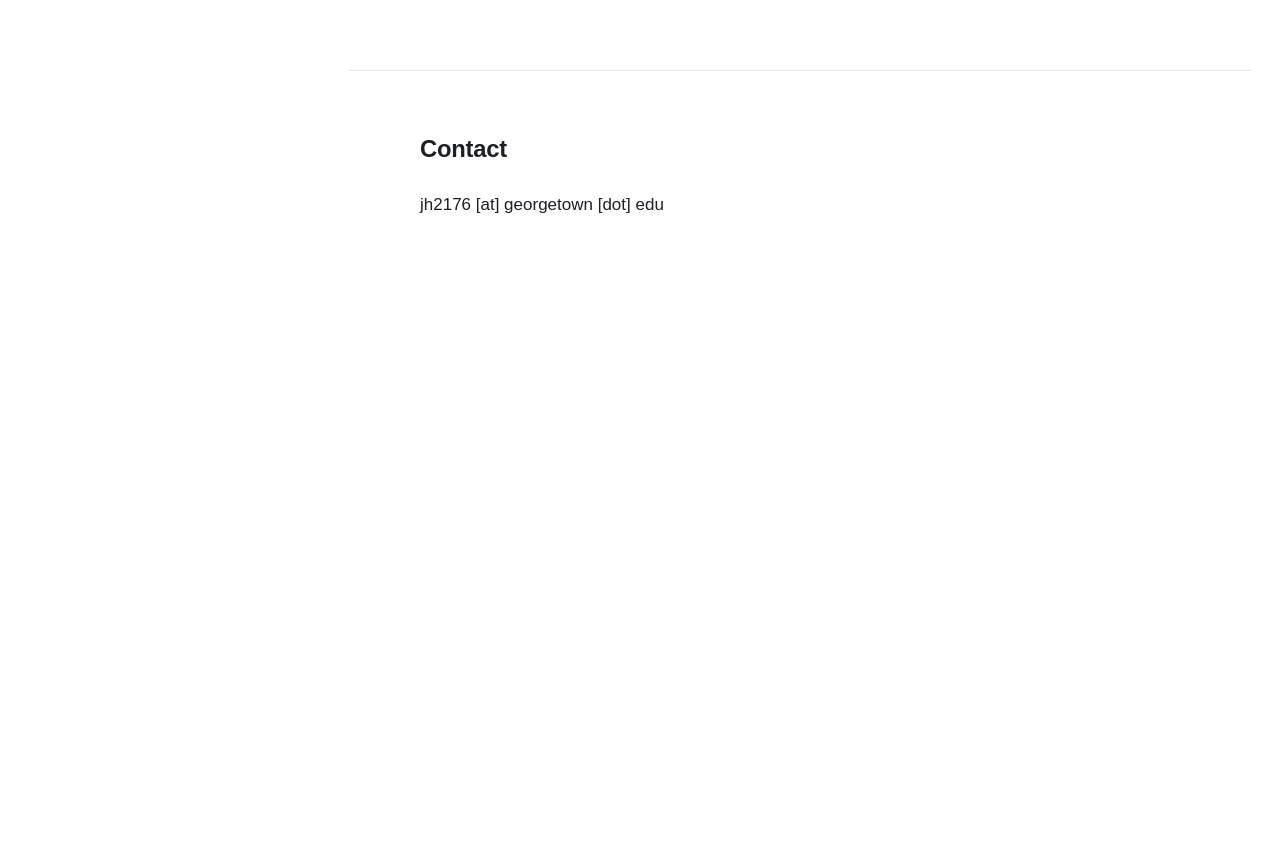
==== commit a9b4f7e4: "Update home page" ====
--- a/docs/index.html
+++ b/docs/index.html
@@ -125,12 +125,11 @@
 </aside>
 <section id="about" class="level2">
 <h2 data-anchor-id="about">About</h2>
-<p>I am a Ph.D.&nbsp;candidate in International Relations at Georgetown University’s Department of Government. My research focuses on state-business relations in the digital economy and the (geo-)political power exerted by digital platform companies.</p>
-<p>In my dissertation, <em>Enablers or Challengers: How Foreign Platforms Shape Host-State Authority</em>, I study the political implications of states’ reliance on foreign digital platform companies to provide essential infrastructure and services. In other work, I examine the politics of self-regulation by Big Tech, global negotiations over the taxation of digital services, and the transatlantic politics of data sharing and privacy.</p>
-<p>I draw on a range of data sources and methodological approaches including survey experiments, elite interviews, and process tracing in in-depth case studies.</p>
-<p>My work has appeared in peer-reviewed journals including <em>Nature Communications</em>, <em>New Political Economy</em>, the <em>Journal of European Integration</em>, and <em>Comparative European Politics</em>.</p>
-<p>My research has been funded by the National Science Foundation and the <a href="https://apsanet.org/programs/doctoral-dissertation-research-improvement-grants/">American Political Science Association</a>, the Institute for Humane Studies, and Georgetown’s Tech &amp; Public Policy Program. During the 2022-2023 academic year, I was a pre-doctoral fellow with the <a href="https://mortara.georgetown.edu/research/global-political-economy-project-gpep/join-us/former-fellows/">Global Political Economy Project</a> at the Mortara Center for International Studies.</p>
-<p>I hold an M.A.&nbsp;in Government and an M.A.&nbsp;in European Studies from Georgetown University, and a B.A. in Political Science and B.B.A. in Management from Texas Christian University.</p>
+<p>I am a Ph.D.&nbsp;candidate in International Relations at Georgetown University’s Department of Government. My research focuses on state-business relations in the digital economy and the (geo-)political power exerted by digital technology companies. I draw on a range of data sources and methodological approaches including survey experiments, elite interviews, observational data analysis, and process tracing in in-depth case studies.</p>
+<p>My dissertation examines how governments’ dependence on digital infrastructure provided by foreign digital platform companies shapes state-firm bargaining over the governance of online content and data. This research has received support from the <a href="https://apsanet.org/programs/doctoral-dissertation-research-improvement-grants/"><strong>National Science Foundation/American Political Science Association</strong></a>.</p>
+<p>A related line of research focuses the global politics of artificial intelligence (AI) regulation and digital sovereignty. My work on how concerns over digital sovereignty shape public support for data centers has been published in <em>Nature Communications</em>—this research received support from the Institute for Humane Studies. Together with Erik Voeten and Jori Breslawski, I am currently the co-principal investigator on a grant provided by the Tech &amp; Public Policy Institute at the McCourt School of Public Policy to examine how sovereignty concerns shape AI adoption and regulation globally and how such concerns can be mitigated.</p>
+<p>In other work, I examine the politics of self-regulation by Big Tech, global negotiations over the taxation of digital services, and the transatlantic politics of data sharing and privacy. Some of this research has been published in <em>New Political Economy</em>, the <em>Journal of European Integration</em>, and <em>Comparative European Politics</em></p>
+<p>During the 2022-2023 academic year, I was a pre-doctoral fellow with the <a href="https://mortara.georgetown.edu/research/global-political-economy-project-gpep/join-us/former-fellows/">Global Political Economy Project</a> at the Mortara Center for International Studies. I hold an M.A.&nbsp;in Government and an M.A.&nbsp;in European Studies from Georgetown University, and a B.A. in Political Science and Management from Texas Christian University.</p>
 </section>
 <section id="research" class="level2">
 <h2 data-anchor-id="research">Research</h2>
@@ -183,6 +182,12 @@
 </div>
 <div class="pub">
 <p><strong>Heering, Jonas</strong>. “Terms of Compliance: How Home–Host Market Institutional Distance Shapes Big Tech Compliance with Host Government Demands.”</p>
+</div>
+</section>
+<section id="work-in-progress" class="level3">
+<h3 data-anchor-id="work-in-progress">Work in Progress</h3>
+<div class="pub">
+<p>Breslawski, Jori, <strong>Jonas Heering</strong>, and Erik Voeten. “Credible Constraints: Domestic Regulatory Guardrails and the Global Competition for AI Adoption.” (multiple papers)</p>
 </div>
 <div class="pub">
 <p>Bonifai, Niccolò, <strong>Jonas Heering</strong>, and Abraham Newman. “When Big Tech Helps Big Brother: How the Civil Liberty-Security Tradeoff Shapes Attitudes Toward Tech Company Involvement in Government Surveillance.”</p>
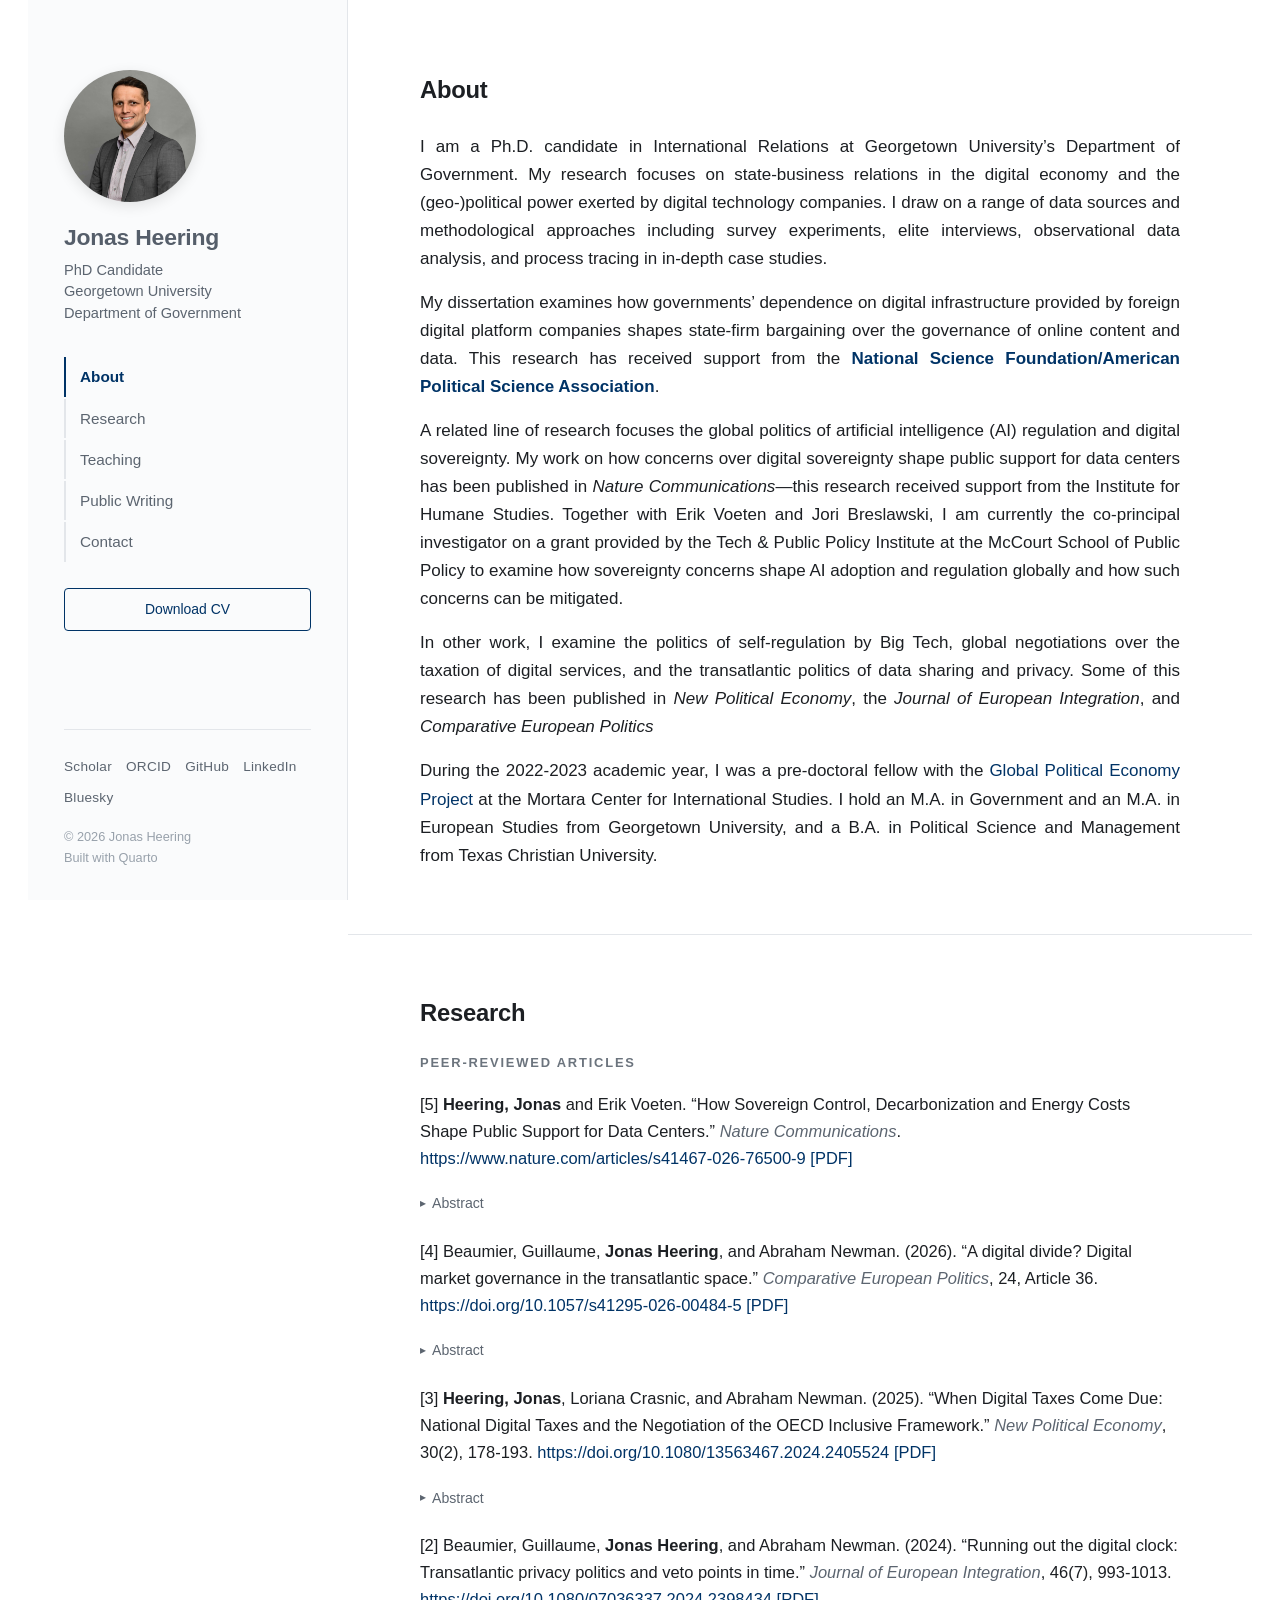
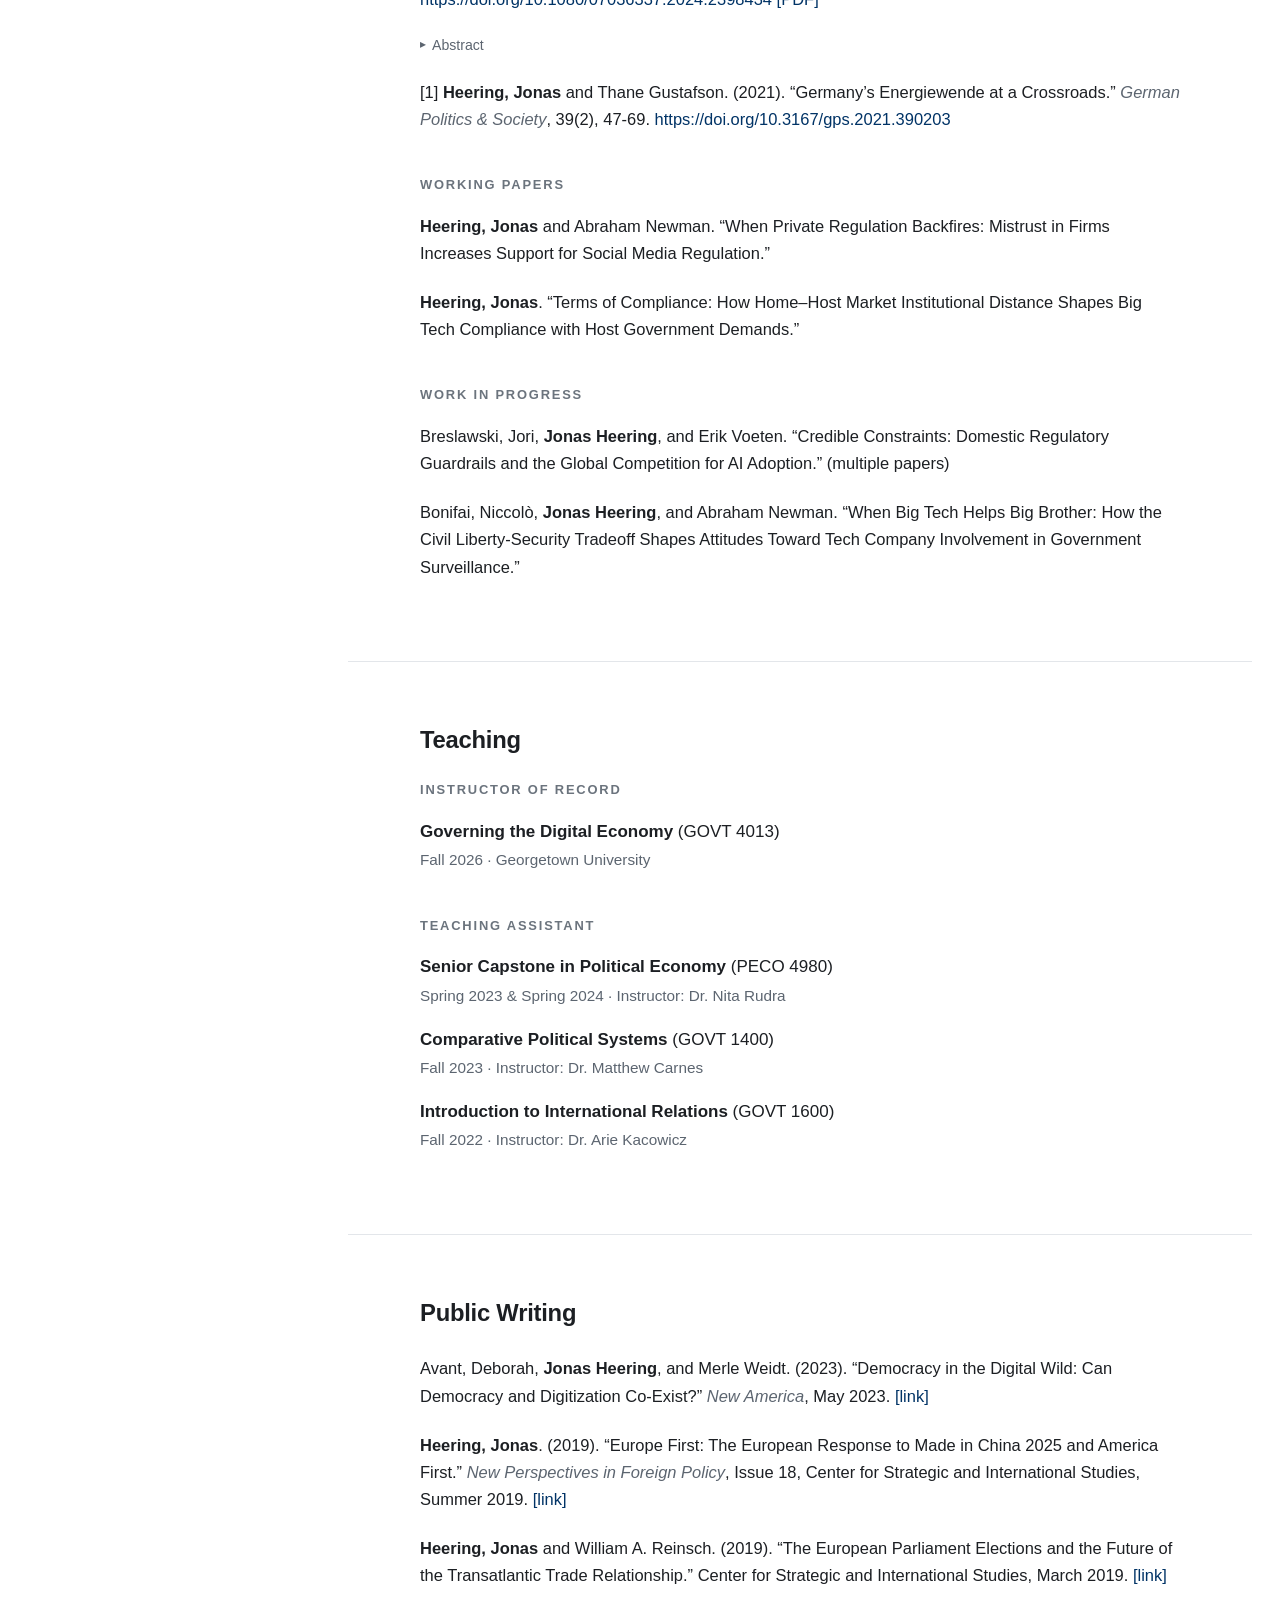
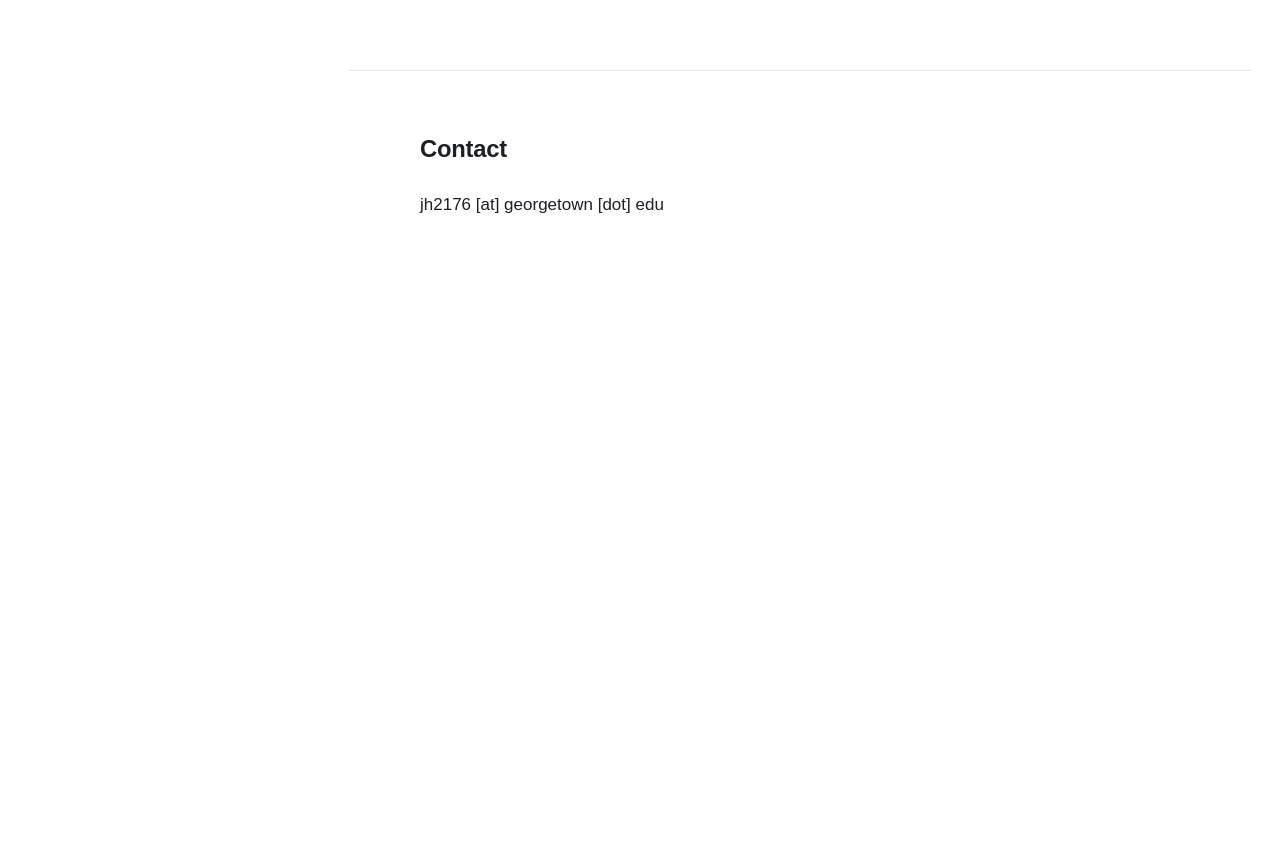
==== commit 625785d0: "Add PDF links to publications Host preprints for the JEI, NPE, and CEP articles and the published Na" ====
--- a/docs/index.html
+++ b/docs/index.html
@@ -136,7 +136,7 @@
 <section id="peer-reviewed-articles" class="level3">
 <h3 data-anchor-id="peer-reviewed-articles">Peer-Reviewed Articles</h3>
 <div class="pub">
-<p>[5] <strong>Heering, Jonas</strong> and Erik Voeten. “How Sovereign Control, Decarbonization and Energy Costs Shape Public Support for Data Centers.” <em>Nature Communications</em>. <a href="https://www.nature.com/articles/s41467-026-76500-9">https://www.nature.com/articles/s41467-026-76500-9</a></p>
+<p>[5] <strong>Heering, Jonas</strong> and Erik Voeten. “How Sovereign Control, Decarbonization and Energy Costs Shape Public Support for Data Centers.” <em>Nature Communications</em>. <a href="https://www.nature.com/articles/s41467-026-76500-9">https://www.nature.com/articles/s41467-026-76500-9</a> <a href="files/papers/Heering_Voeten_2026_NatureCommunications.pdf" target="_blank" rel="noopener">[PDF]</a></p>
 <details>
 <summary>
 Abstract
@@ -145,7 +145,7 @@
 </details>
 </div>
 <div class="pub">
-<p>[4] Beaumier, Guillaume, <strong>Jonas Heering</strong>, and Abraham Newman. (2026). “A digital divide? Digital market governance in the transatlantic space.” <em>Comparative European Politics</em>, 24, Article 36. <a href="https://doi.org/10.1057/s41295-026-00484-5">https://doi.org/10.1057/s41295-026-00484-5</a></p>
+<p>[4] Beaumier, Guillaume, <strong>Jonas Heering</strong>, and Abraham Newman. (2026). “A digital divide? Digital market governance in the transatlantic space.” <em>Comparative European Politics</em>, 24, Article 36. <a href="https://doi.org/10.1057/s41295-026-00484-5">https://doi.org/10.1057/s41295-026-00484-5</a> <a href="files/papers/Beaumier_Heering_Newman_2026_CEP_preprint.pdf" target="_blank" rel="noopener">[PDF]</a></p>
 <details>
 <summary>
 Abstract
@@ -154,7 +154,7 @@
 </details>
 </div>
 <div class="pub">
-<p>[3] <strong>Heering, Jonas</strong>, Loriana Crasnic, and Abraham Newman. (2025). “When Digital Taxes Come Due: National Digital Taxes and the Negotiation of the OECD Inclusive Framework.” <em>New Political Economy</em>, 30(2), 178-193. <a href="https://doi.org/10.1080/13563467.2024.2405524">https://doi.org/10.1080/13563467.2024.2405524</a></p>
+<p>[3] <strong>Heering, Jonas</strong>, Loriana Crasnic, and Abraham Newman. (2025). “When Digital Taxes Come Due: National Digital Taxes and the Negotiation of the OECD Inclusive Framework.” <em>New Political Economy</em>, 30(2), 178-193. <a href="https://doi.org/10.1080/13563467.2024.2405524">https://doi.org/10.1080/13563467.2024.2405524</a> <a href="files/papers/Heering_Crasnic_Newman_2025_NPE_preprint.pdf" target="_blank" rel="noopener">[PDF]</a></p>
 <details>
 <summary>
 Abstract
@@ -163,7 +163,7 @@
 </details>
 </div>
 <div class="pub">
-<p>[2] Beaumier, Guillaume, <strong>Jonas Heering</strong>, and Abraham Newman. (2024). “Running out the digital clock: Transatlantic privacy politics and veto points in time.” <em>Journal of European Integration</em>, 46(7), 993-1013. <a href="https://doi.org/10.1080/07036337.2024.2398434">https://doi.org/10.1080/07036337.2024.2398434</a></p>
+<p>[2] Beaumier, Guillaume, <strong>Jonas Heering</strong>, and Abraham Newman. (2024). “Running out the digital clock: Transatlantic privacy politics and veto points in time.” <em>Journal of European Integration</em>, 46(7), 993-1013. <a href="https://doi.org/10.1080/07036337.2024.2398434">https://doi.org/10.1080/07036337.2024.2398434</a> <a href="files/papers/Beaumier_Heering_Newman_2024_JEI_preprint.pdf" target="_blank" rel="noopener">[PDF]</a></p>
 <details>
 <summary>
 Abstract
@@ -379,7 +379,7 @@
     }
       var localhostRegex = new RegExp(/^(?:http|https):\/\/localhost\:?[0-9]*\//);
       var mailtoRegex = new RegExp(/^mailto:/);
-        var filterRegex = new RegExp("https:\/\/jonasheering\.github\.io");
+        var filterRegex = new RegExp("https:\/\/jonasheering\.com");
       var isInternal = (href) => {
           return filterRegex.test(href) || localhostRegex.test(href) || mailtoRegex.test(href);
       }
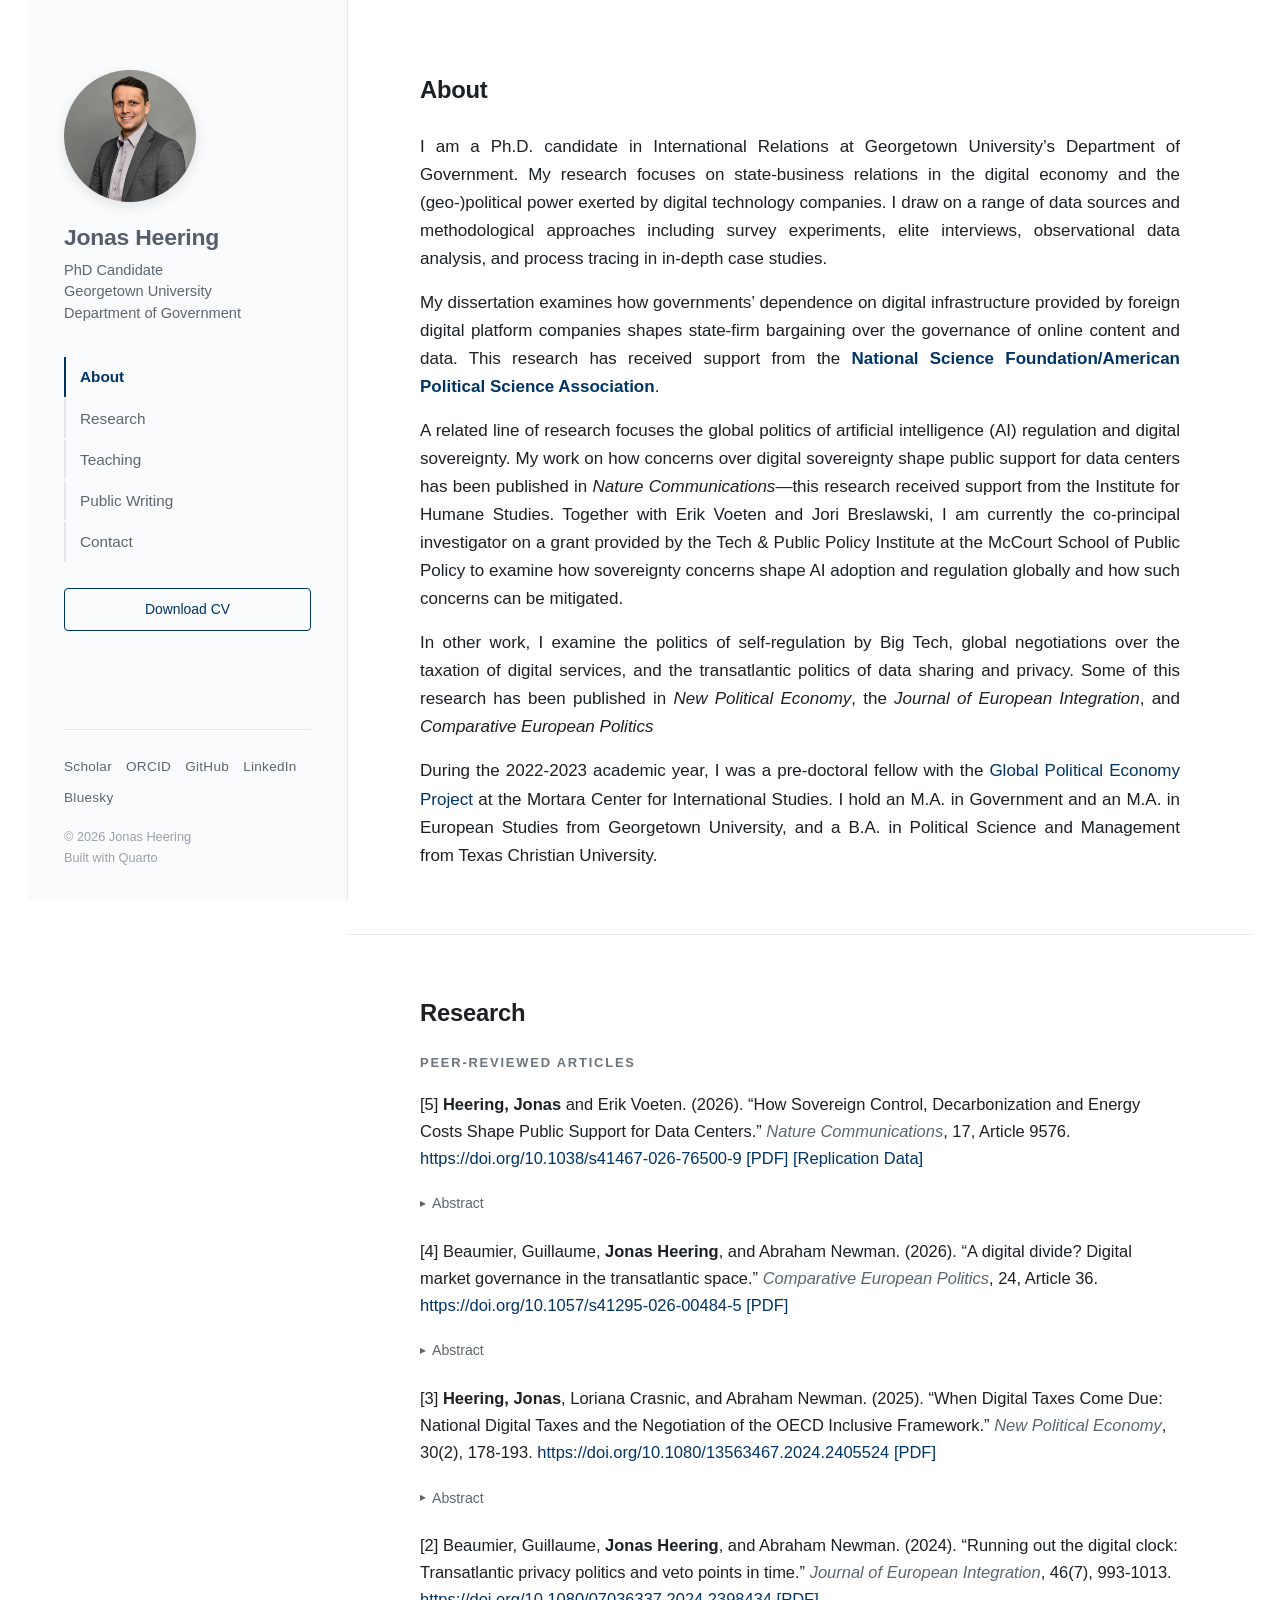
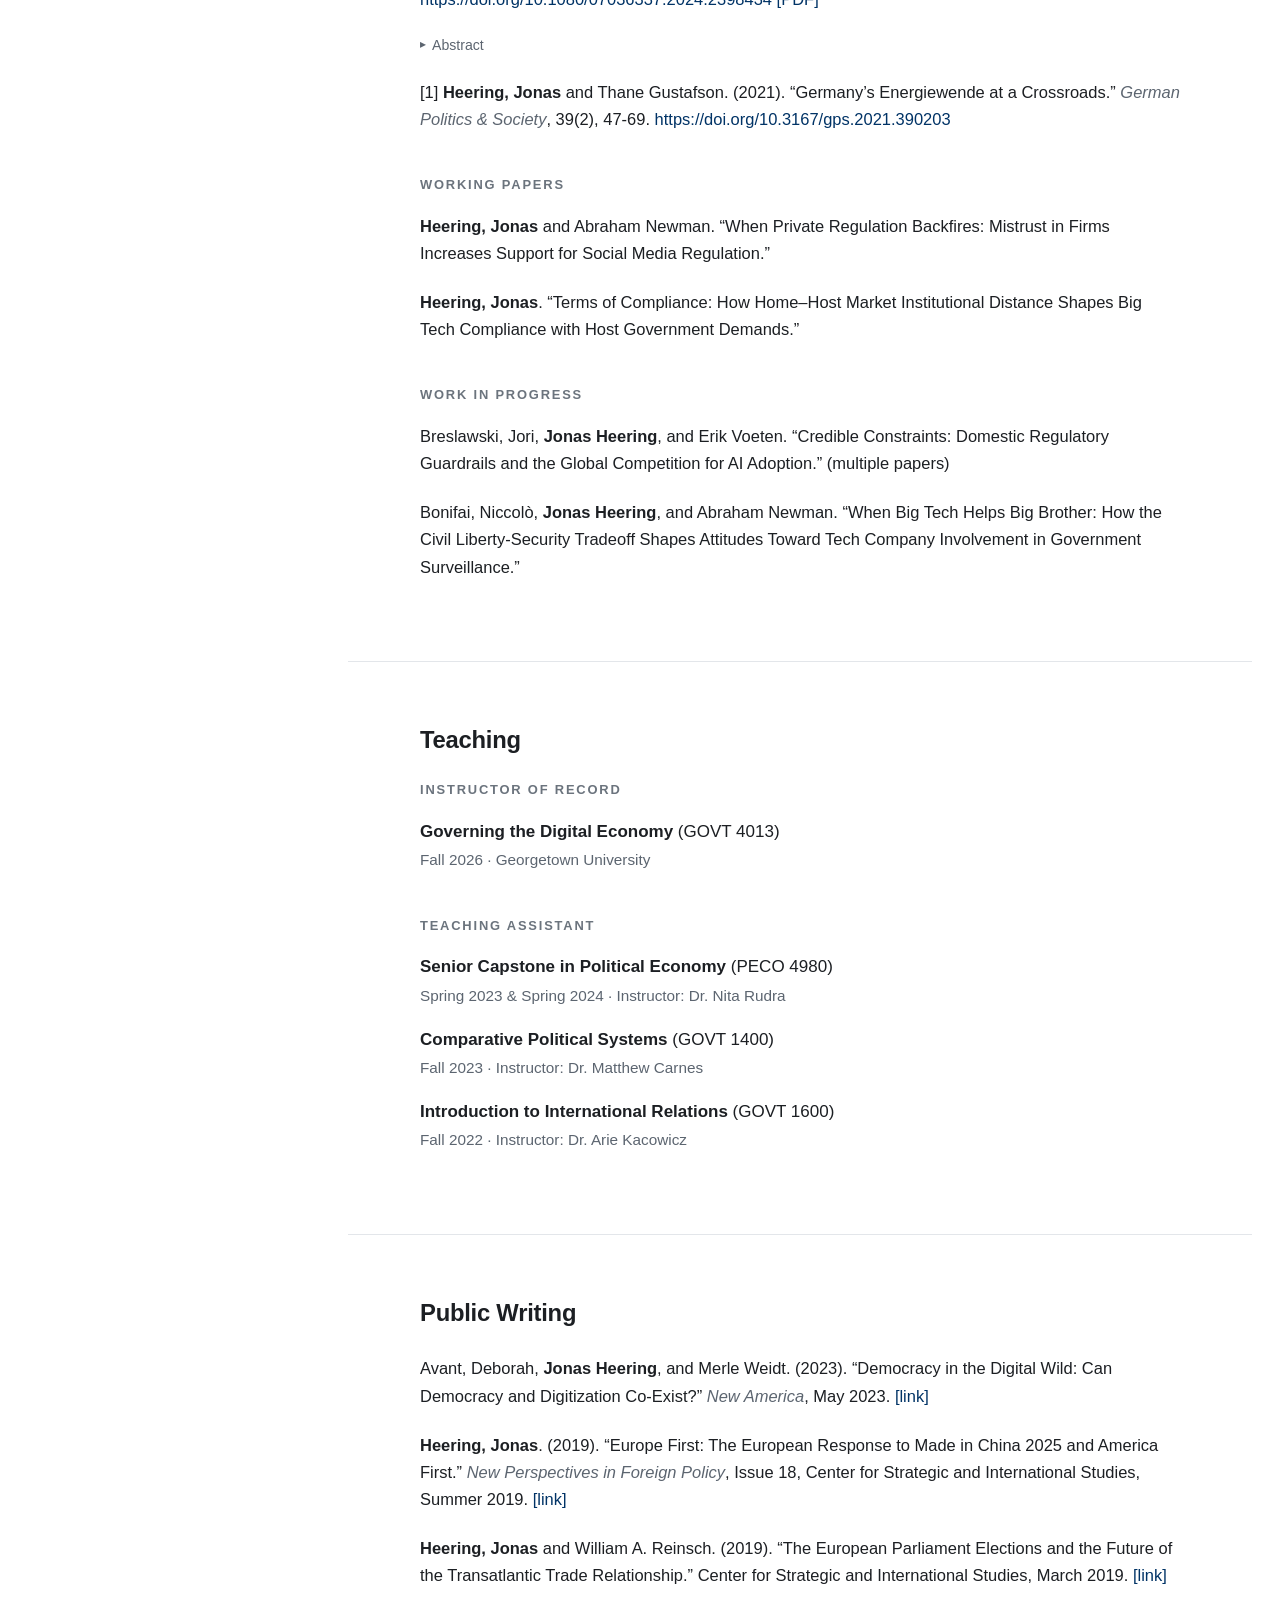
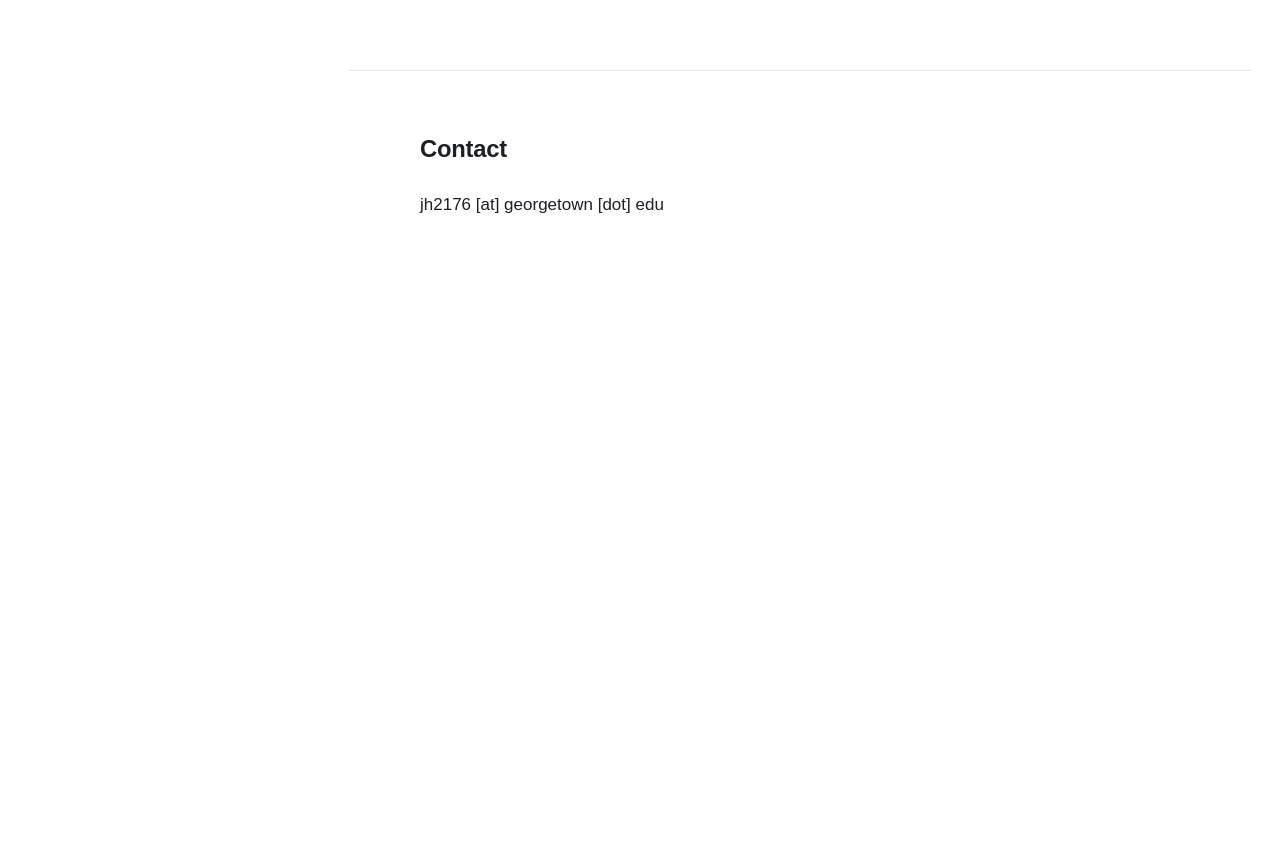
==== commit 6ebff949: "Add Nature Communications volume and replication data link Cite the article as volume 17, article 95" ====
--- a/docs/index.html
+++ b/docs/index.html
@@ -136,7 +136,7 @@
 <section id="peer-reviewed-articles" class="level3">
 <h3 data-anchor-id="peer-reviewed-articles">Peer-Reviewed Articles</h3>
 <div class="pub">
-<p>[5] <strong>Heering, Jonas</strong> and Erik Voeten. “How Sovereign Control, Decarbonization and Energy Costs Shape Public Support for Data Centers.” <em>Nature Communications</em>. <a href="https://www.nature.com/articles/s41467-026-76500-9">https://www.nature.com/articles/s41467-026-76500-9</a> <a href="files/papers/Heering_Voeten_2026_NatureCommunications.pdf" target="_blank" rel="noopener">[PDF]</a></p>
+<p>[5] <strong>Heering, Jonas</strong> and Erik Voeten. (2026). “How Sovereign Control, Decarbonization and Energy Costs Shape Public Support for Data Centers.” <em>Nature Communications</em>, 17, Article 9576. <a href="https://doi.org/10.1038/s41467-026-76500-9">https://doi.org/10.1038/s41467-026-76500-9</a> <a href="files/papers/Heering_Voeten_2026_NatureCommunications.pdf" target="_blank" rel="noopener">[PDF]</a> <a href="https://osf.io/nqegr/" target="_blank" rel="noopener">[Replication Data]</a></p>
 <details>
 <summary>
 Abstract
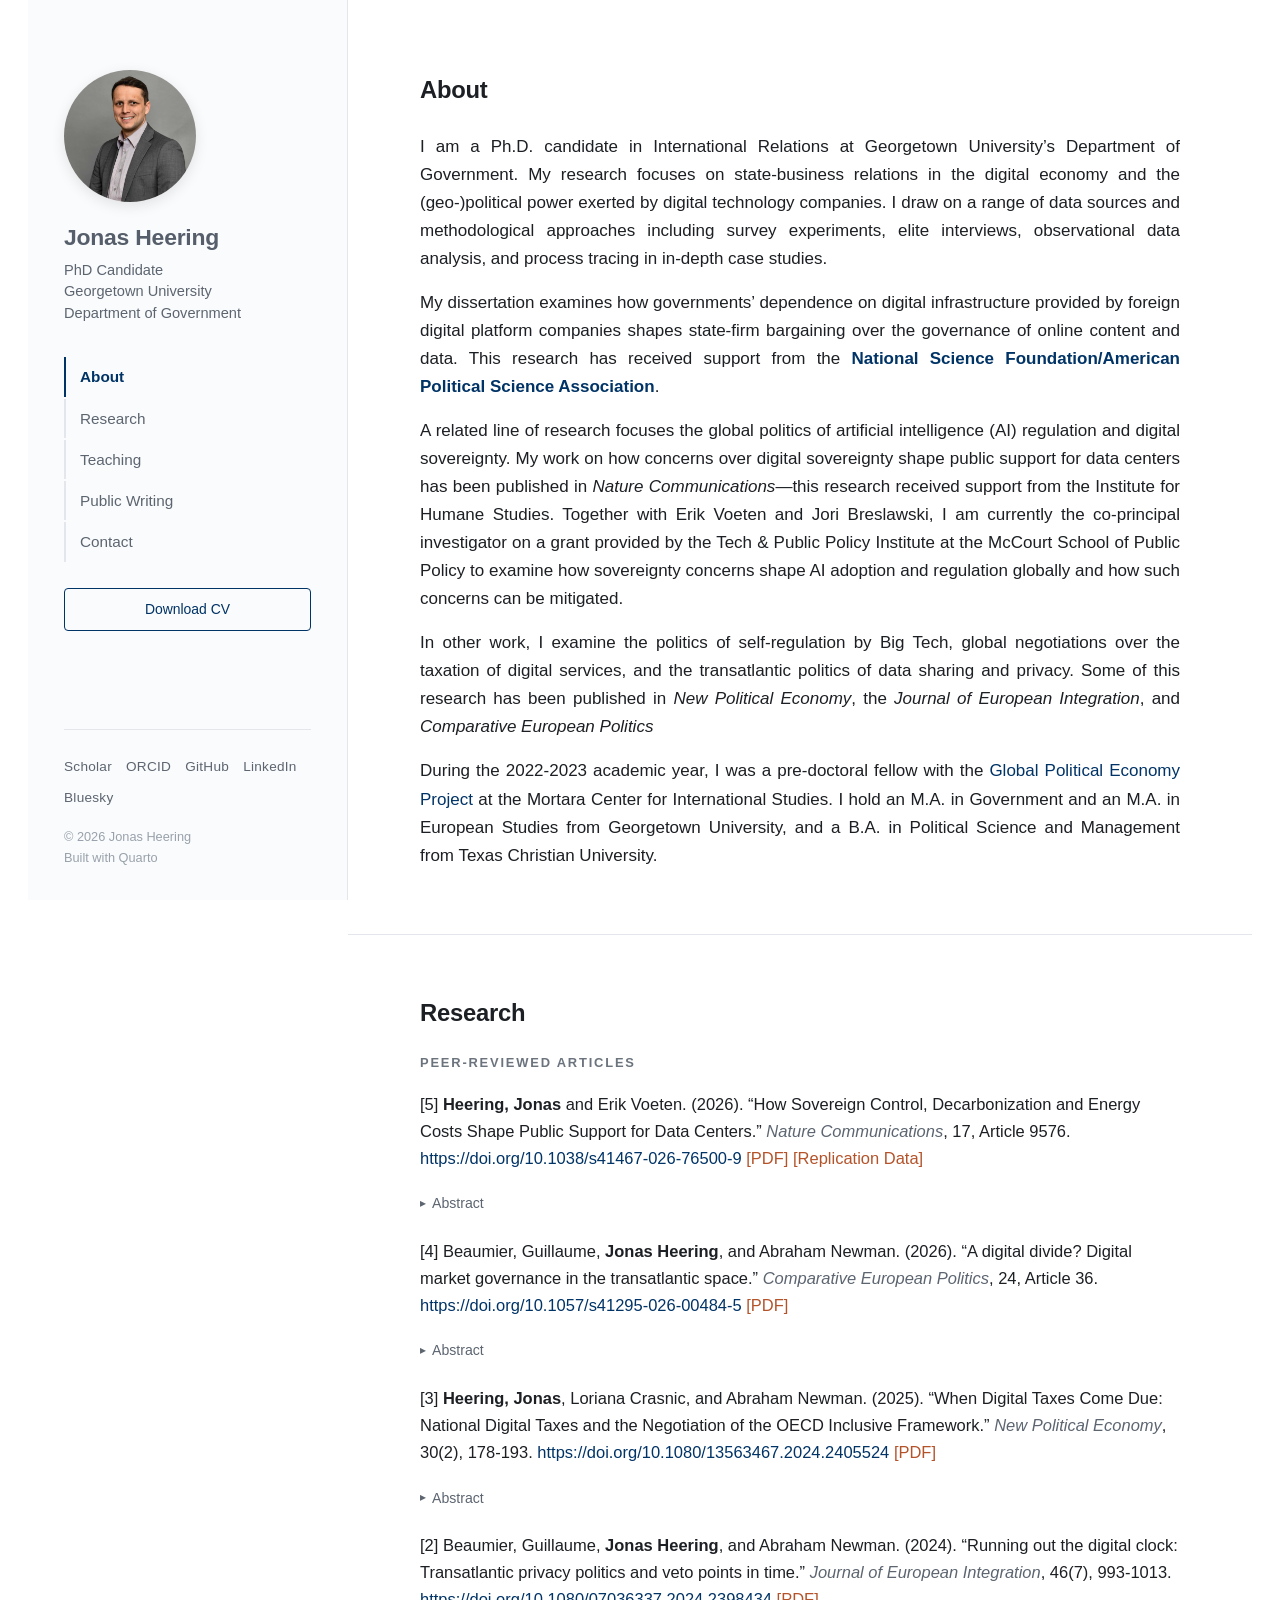
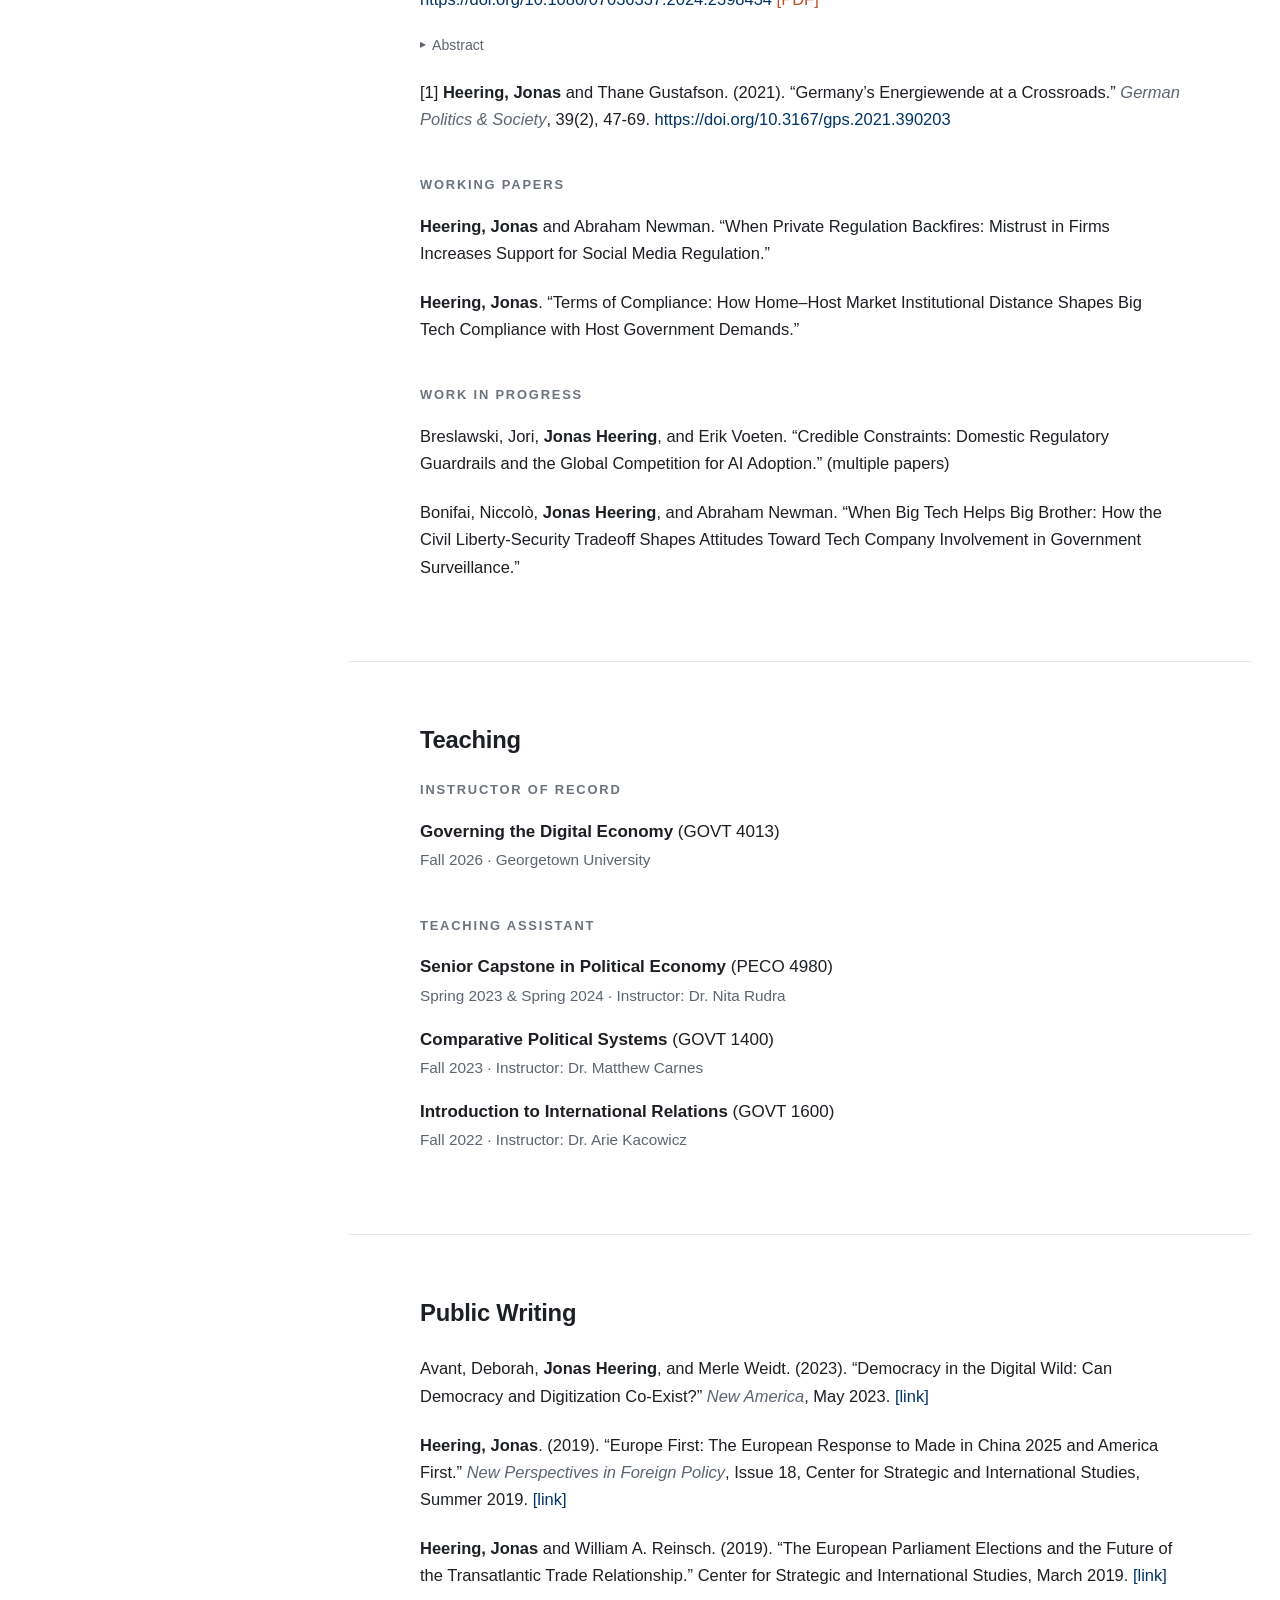
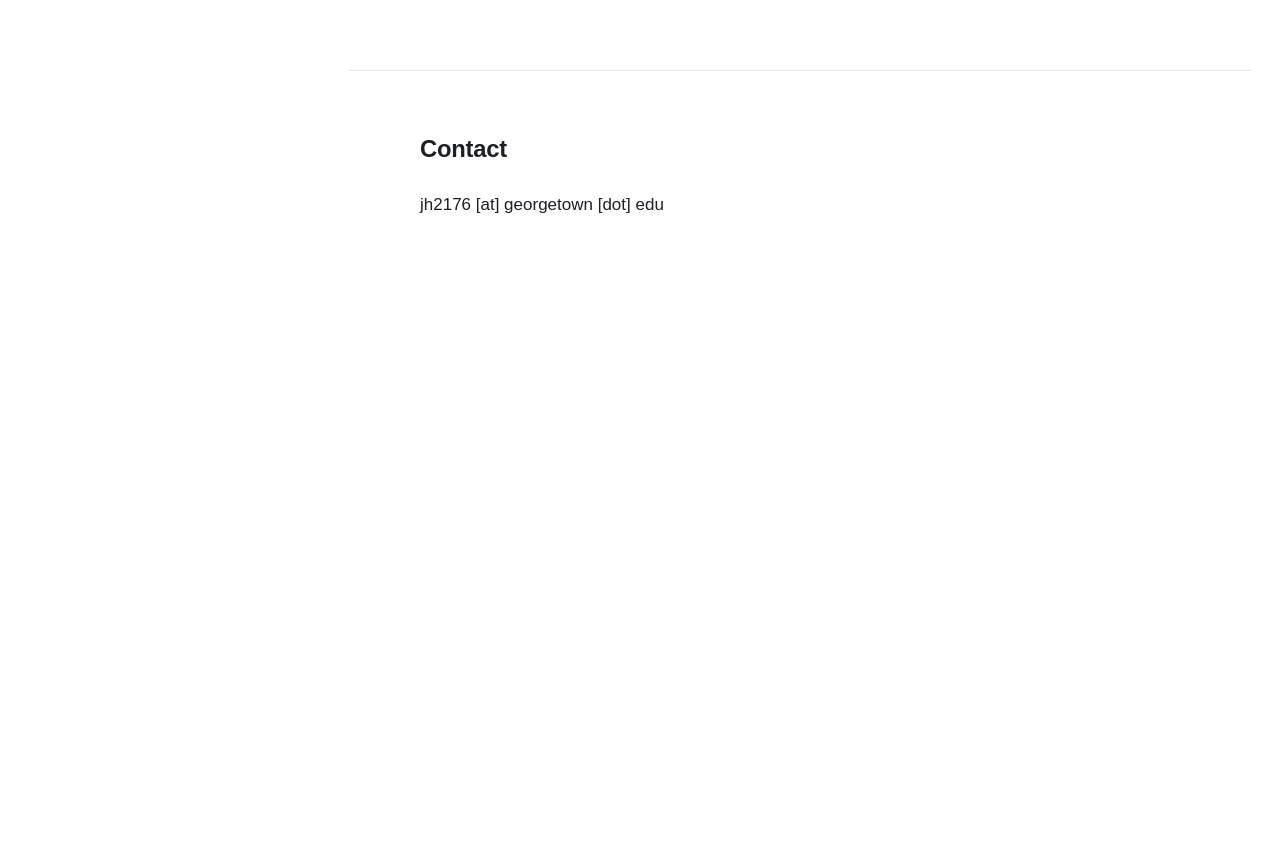
==== commit f9f35461: "Colour PDF and replication links distinctly from DOIs Tag [PDF] and [Replication Data] links with .p" ====
--- a/docs/index.html
+++ b/docs/index.html
@@ -38,7 +38,7 @@
 <link href="site_libs/quarto-html/quarto-syntax-highlighting-ed96de9b727972fe78a7b5d16c58bf87.css" rel="stylesheet" id="quarto-text-highlighting-styles">
 <script src="site_libs/bootstrap/bootstrap.min.js"></script>
 <link href="site_libs/bootstrap/bootstrap-icons.css" rel="stylesheet">
-<link href="site_libs/bootstrap/bootstrap-c700f0ea951e4f22fb97ad1f4d22a415.min.css" rel="stylesheet" append-hash="true" id="quarto-bootstrap" data-mode="light">
+<link href="site_libs/bootstrap/bootstrap-4b5c0795f3b0985f787d82a1ce4d65c5.min.css" rel="stylesheet" append-hash="true" id="quarto-bootstrap" data-mode="light">
 <script id="quarto-search-options" type="application/json">{
   "location": "sidebar",
   "copy-button": false,
@@ -136,7 +136,7 @@
 <section id="peer-reviewed-articles" class="level3">
 <h3 data-anchor-id="peer-reviewed-articles">Peer-Reviewed Articles</h3>
 <div class="pub">
-<p>[5] <strong>Heering, Jonas</strong> and Erik Voeten. (2026). “How Sovereign Control, Decarbonization and Energy Costs Shape Public Support for Data Centers.” <em>Nature Communications</em>, 17, Article 9576. <a href="https://doi.org/10.1038/s41467-026-76500-9">https://doi.org/10.1038/s41467-026-76500-9</a> <a href="files/papers/Heering_Voeten_2026_NatureCommunications.pdf" target="_blank" rel="noopener">[PDF]</a> <a href="https://osf.io/nqegr/" target="_blank" rel="noopener">[Replication Data]</a></p>
+<p>[5] <strong>Heering, Jonas</strong> and Erik Voeten. (2026). “How Sovereign Control, Decarbonization and Energy Costs Shape Public Support for Data Centers.” <em>Nature Communications</em>, 17, Article 9576. <a href="https://doi.org/10.1038/s41467-026-76500-9">https://doi.org/10.1038/s41467-026-76500-9</a> <a href="files/papers/Heering_Voeten_2026_NatureCommunications.pdf" class="pub-link" target="_blank" rel="noopener">[PDF]</a> <a href="https://osf.io/nqegr/" class="pub-link" target="_blank" rel="noopener">[Replication Data]</a></p>
 <details>
 <summary>
 Abstract
@@ -145,7 +145,7 @@
 </details>
 </div>
 <div class="pub">
-<p>[4] Beaumier, Guillaume, <strong>Jonas Heering</strong>, and Abraham Newman. (2026). “A digital divide? Digital market governance in the transatlantic space.” <em>Comparative European Politics</em>, 24, Article 36. <a href="https://doi.org/10.1057/s41295-026-00484-5">https://doi.org/10.1057/s41295-026-00484-5</a> <a href="files/papers/Beaumier_Heering_Newman_2026_CEP_preprint.pdf" target="_blank" rel="noopener">[PDF]</a></p>
+<p>[4] Beaumier, Guillaume, <strong>Jonas Heering</strong>, and Abraham Newman. (2026). “A digital divide? Digital market governance in the transatlantic space.” <em>Comparative European Politics</em>, 24, Article 36. <a href="https://doi.org/10.1057/s41295-026-00484-5">https://doi.org/10.1057/s41295-026-00484-5</a> <a href="files/papers/Beaumier_Heering_Newman_2026_CEP_preprint.pdf" class="pub-link" target="_blank" rel="noopener">[PDF]</a></p>
 <details>
 <summary>
 Abstract
@@ -154,7 +154,7 @@
 </details>
 </div>
 <div class="pub">
-<p>[3] <strong>Heering, Jonas</strong>, Loriana Crasnic, and Abraham Newman. (2025). “When Digital Taxes Come Due: National Digital Taxes and the Negotiation of the OECD Inclusive Framework.” <em>New Political Economy</em>, 30(2), 178-193. <a href="https://doi.org/10.1080/13563467.2024.2405524">https://doi.org/10.1080/13563467.2024.2405524</a> <a href="files/papers/Heering_Crasnic_Newman_2025_NPE_preprint.pdf" target="_blank" rel="noopener">[PDF]</a></p>
+<p>[3] <strong>Heering, Jonas</strong>, Loriana Crasnic, and Abraham Newman. (2025). “When Digital Taxes Come Due: National Digital Taxes and the Negotiation of the OECD Inclusive Framework.” <em>New Political Economy</em>, 30(2), 178-193. <a href="https://doi.org/10.1080/13563467.2024.2405524">https://doi.org/10.1080/13563467.2024.2405524</a> <a href="files/papers/Heering_Crasnic_Newman_2025_NPE_preprint.pdf" class="pub-link" target="_blank" rel="noopener">[PDF]</a></p>
 <details>
 <summary>
 Abstract
@@ -163,7 +163,7 @@
 </details>
 </div>
 <div class="pub">
-<p>[2] Beaumier, Guillaume, <strong>Jonas Heering</strong>, and Abraham Newman. (2024). “Running out the digital clock: Transatlantic privacy politics and veto points in time.” <em>Journal of European Integration</em>, 46(7), 993-1013. <a href="https://doi.org/10.1080/07036337.2024.2398434">https://doi.org/10.1080/07036337.2024.2398434</a> <a href="files/papers/Beaumier_Heering_Newman_2024_JEI_preprint.pdf" target="_blank" rel="noopener">[PDF]</a></p>
+<p>[2] Beaumier, Guillaume, <strong>Jonas Heering</strong>, and Abraham Newman. (2024). “Running out the digital clock: Transatlantic privacy politics and veto points in time.” <em>Journal of European Integration</em>, 46(7), 993-1013. <a href="https://doi.org/10.1080/07036337.2024.2398434">https://doi.org/10.1080/07036337.2024.2398434</a> <a href="files/papers/Beaumier_Heering_Newman_2024_JEI_preprint.pdf" class="pub-link" target="_blank" rel="noopener">[PDF]</a></p>
 <details>
 <summary>
 Abstract
